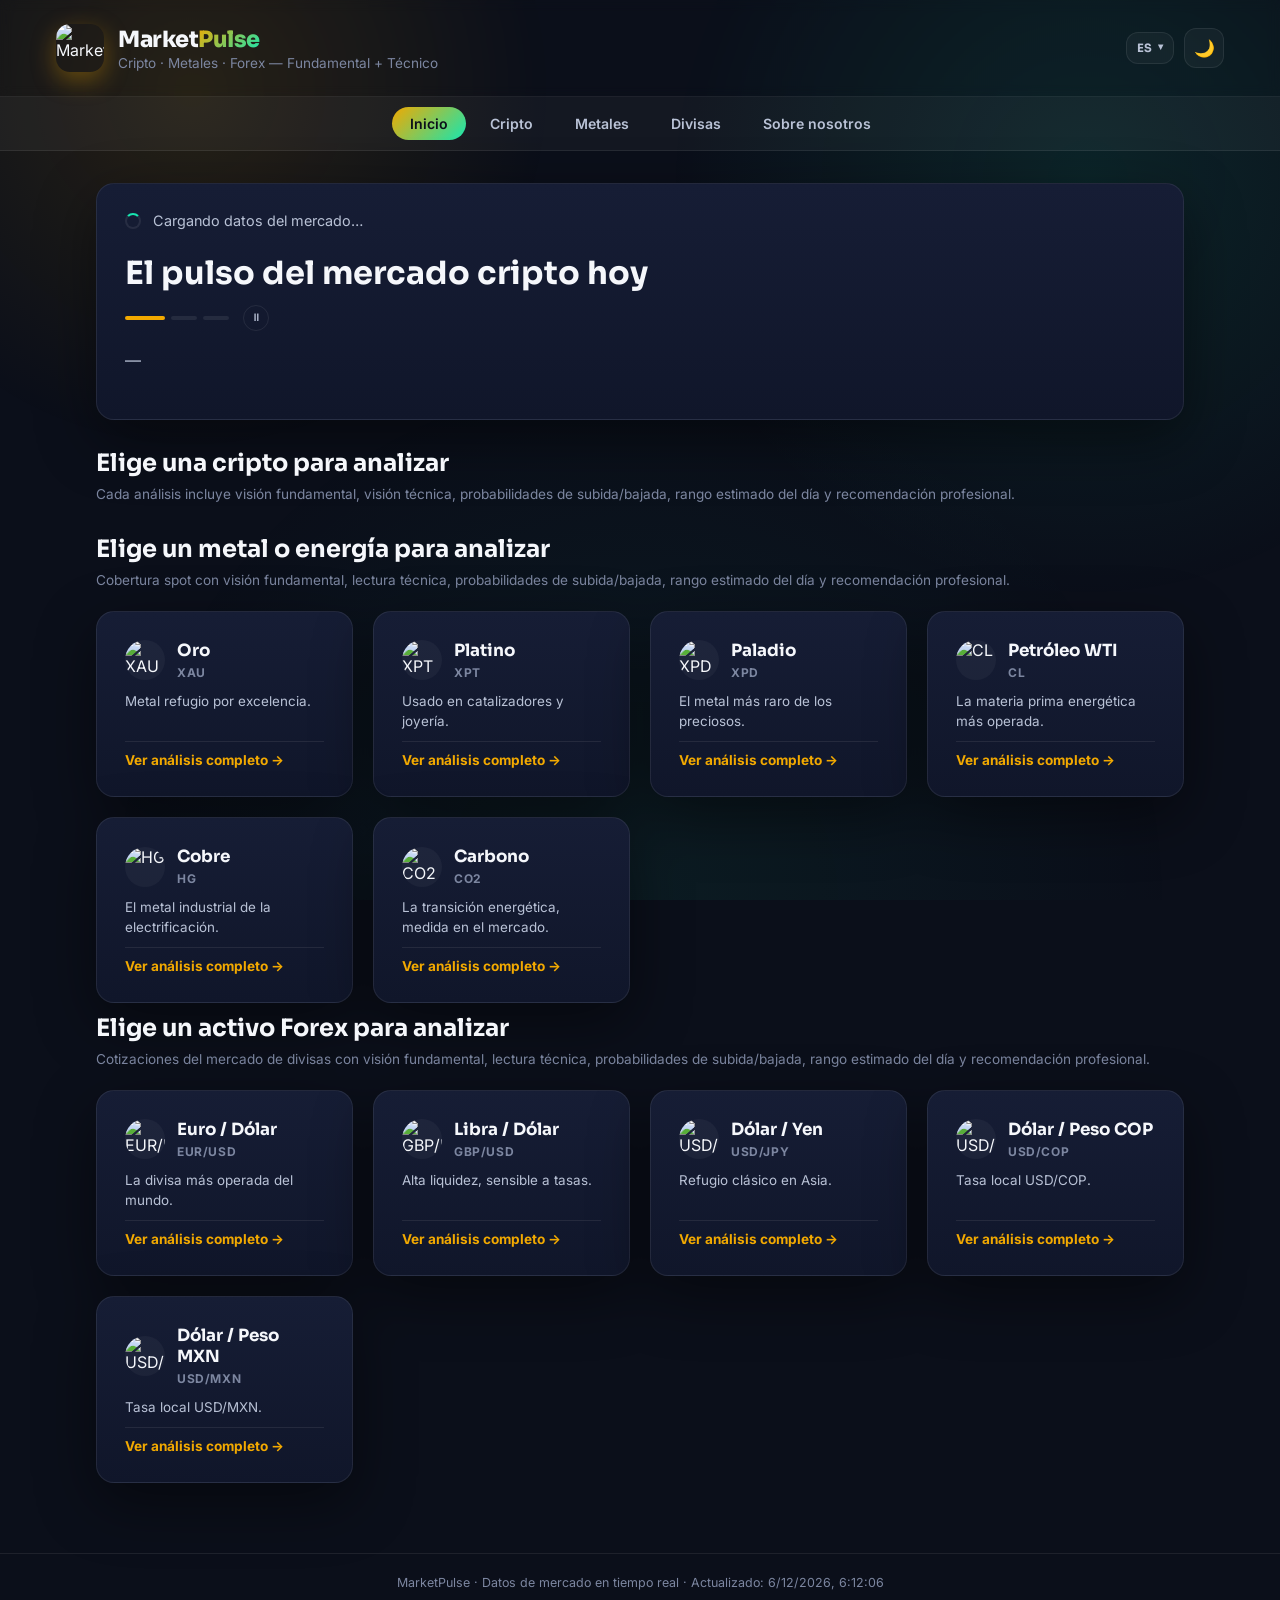
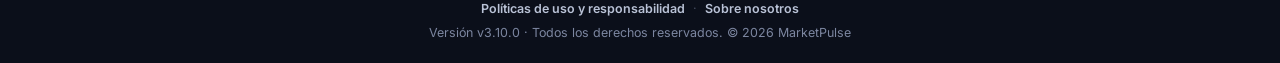
==== index.html @ 251b4a19 "feat: add auth system (Supabase), user profile, pricing page, PWA manifest + service worker" ====
<!DOCTYPE html>
<html lang="es">
<head>
<meta charset="UTF-8">
<meta name="viewport" content="width=device-width, initial-scale=1.0">
<title data-i18n="homeTitle">MarketPulse — Inicio</title>
<meta name="description" content="Análisis diario multi-activo: cripto, metales y divisas con visión fundamental, visión técnica, probabilidades, rango estimado del día y recomendación profesional.">
<meta name="color-scheme" content="dark light">
<meta name="theme-color" content="#0b0f1a" media="(prefers-color-scheme: dark)">
<meta name="theme-color" content="#f4f6fb" media="(prefers-color-scheme: light)">
<link rel="canonical" href="https://matthtorres.github.io/MarketPulse/">
<meta property="og:type" content="website">
<meta property="og:site_name" content="MarketPulse">
<meta property="og:locale" content="es_ES">
<meta property="og:title" content="MarketPulse — Cripto, metales y divisas: análisis diario">
<meta property="og:description" content="Análisis diario multi-activo: cripto, metales y divisas con visión fundamental, visión técnica, probabilidades, rango estimado del día y recomendación profesional.">
<meta property="og:url" content="https://matthtorres.github.io/MarketPulse/">
<meta property="og:image" content="https://matthtorres.github.io/MarketPulse/assets/og-marketpulse.png">
<meta property="og:image:width" content="1200">
<meta property="og:image:height" content="630">
<meta property="og:image:alt" content="MarketPulse — Cripto, metales y divisas: análisis diario">
<meta name="twitter:card" content="summary_large_image">
<meta name="twitter:title" content="MarketPulse — Cripto, metales y divisas: análisis diario">
<meta name="twitter:description" content="Análisis diario multi-activo: cripto, metales y divisas con visión fundamental, visión técnica, probabilidades, rango estimado del día y recomendación profesional.">
<meta name="twitter:image" content="https://matthtorres.github.io/MarketPulse/assets/og-marketpulse.png">
<link rel="apple-touch-icon" href="assets/apple-touch-icon.png">
<link rel="icon" type="image/svg+xml" href="assets/logo-marketpulse.svg">
<link rel="preconnect" href="https://fonts.googleapis.com">
<link rel="preconnect" href="https://fonts.gstatic.com" crossorigin>
<link rel="preconnect" href="https://api.coingecko.com" crossorigin>
<link rel="dns-prefetch" href="https://api.allorigins.win">
<link rel="dns-prefetch" href="https://api.cors.lol">
<link rel="preload" href="css/style.css?v=11" as="style">
<link rel="preload" href="js/site.js?v=24" as="script">
<link href="https://fonts.googleapis.com/css2?family=Sora:wght@400;600;700;800&family=Inter:wght@400;500;600&display=swap" rel="stylesheet">
<link rel="stylesheet" href="css/style.css?v=11">
  <link rel="manifest" href="manifest.json">
  <meta name="theme-color" content="#f2a900">
  <script src="https://cdn.jsdelivr.net/npm/@supabase/supabase-js@2"></script>
  <script src="js/supabase.js"></script>
</head>
<body data-page="home">
  <div class="bg-glow"></div>

  <header class="topbar">
    <div class="brand">
      <img src="assets/logo-marketpulse.svg" alt="MarketPulse" class="brand-icon" width="48" height="48">
      <div>
        <h1>Market<span class="brand-accent">Pulse</span></h1>
        <p class="tagline" data-i18n="homeTagline">Cripto · Metales · Forex — Fundamental + Técnico</p>
      </div>
    </div>
    <div class="header-controls">
      <div class="lang-switch">
  <button class="lang-btn" id="langToggle" type="button" aria-haspopup="true" aria-expanded="false" aria-controls="langMenu" aria-label="Idioma / Language">
    <span id="langCurrent">ES</span><span class="lang-caret" aria-hidden="true">&#9662;</span>
  </button>
  <div class="lang-menu" id="langMenu" role="menu" hidden>
    <button class="lang-option" type="button" role="menuitemradio" data-lang="es" aria-current="true"><span class="lang-option-code">ES</span><span class="lang-option-name" data-i18n="langEsName">Espa&ntilde;ol</span><span class="lang-option-flag" aria-hidden="true">&#9679;</span></button>
    <button class="lang-option" type="button" role="menuitemradio" data-lang="en" aria-current="false"><span class="lang-option-code">EN</span><span class="lang-option-name" data-i18n="langEnName">English</span><span class="lang-option-flag" aria-hidden="true">&#9679;</span></button>
    <button class="lang-option" type="button" role="menuitemradio" data-lang="pt" aria-current="false"><span class="lang-option-code">PT</span><span class="lang-option-name" data-i18n="langPtName">Portugu&ecirc;s</span><span class="lang-option-flag" aria-hidden="true">&#9679;</span></button>
  </div>
</div>
      <button class="theme-btn" id="themeToggle" type="button" aria-label="Cambiar tema">🌙</button>
    </div>
  </header>

  <nav class="main-nav" aria-label="Navegación principal">
    <a href="index.html" class="nav-link active" data-i18n="navHome" aria-current="page">Inicio</a>
    <a href="analysis.html?coin=bitcoin" class="nav-link" data-i18n="navAnalysis">Cripto</a>
    <a href="metals.html?asset=gold" class="nav-link" data-i18n="navMetals">Metales</a>
    <a href="forex.html?pair=eurusd" class="nav-link" data-i18n="navForex">Divisas</a>
    <a href="about.html" class="nav-link" data-i18n="navAbout">Sobre nosotros</a>
  </nav>

  <main class="container">
    <section class="hero card">
      <div class="status-row" id="statusRow">
        <div class="loader"></div>
        <p id="statusText" data-i18n="homeLoading">Cargando datos del mercado…</p>
      </div>
      <h2 class="hero-rotator" id="heroRotator" aria-live="polite">
        <span class="hero-slide is-active" data-i18n="homeHeroCrypto">El pulso del mercado cripto hoy</span>
        <span class="hero-slide" data-i18n="homeHeroMetals">El pulso del mercado de metales hoy</span>
        <span class="hero-slide" data-i18n="homeHeroForex">El pulso del mercado de divisas hoy</span>
      </h2>
      <div class="hero-slider-nav">
        <div class="hero-dots" id="heroDots">
          <button class="hero-dot is-active" type="button" aria-current="true" aria-label="Cripto"></button>
          <button class="hero-dot" type="button" aria-label="Metales"></button>
          <button class="hero-dot" type="button" aria-label="Divisas"></button>
        </div>
        <button class="hero-pause" id="heroPause" type="button" aria-label="Pausar la rotación automática" aria-pressed="false">⏸</button>
      </div>
      <p class="hero-text" id="marketSummary">—</p>
      <div class="market-stats" id="marketStats"></div>
    </section>

    <section class="home-section">
      <h2 data-i18n="coinsTitle">Elige una cripto para analizar</h2>
      <p class="card-desc" data-i18n="coinsDesc">Cada análisis incluye visión fundamental, visión técnica, probabilidades de subida/bajada, rango estimado del día y recomendación profesional.</p>
      <div class="home-grid" id="coinCards"></div>
    </section>

    <section class="home-section">
      <h2 data-i18n="metalsTitle">Elige un metal o energía para analizar</h2>
      <p class="card-desc" data-i18n="metalsDesc">Cobertura spot con visión fundamental, lectura técnica, probabilidades de subida/bajada, rango estimado del día y recomendación profesional.</p>
      <div class="home-grid" id="metalCards">
        <a class="coin-card card" href="metals.html?asset=gold">
          <div class="coin-card-head">
            <img src="assets/logo-metals.svg" alt="XAU" width="40" height="40">
            <div><h3>Oro</h3><span class="coin-sym">XAU</span></div>
          </div>
          <p class="coin-trend" data-i18n="metalGold">Metal refugio por excelencia.</p>
          <span class="coin-cta" data-i18n="btnAnalysis">Ver análisis completo →</span>
        </a>
        <a class="coin-card card" href="metals.html?asset=platinum">
          <div class="coin-card-head">
            <img src="assets/logo-metals.svg" alt="XPT" width="40" height="40">
            <div><h3>Platino</h3><span class="coin-sym">XPT</span></div>
          </div>
          <p class="coin-trend" data-i18n="metalPlatinum">Usado en catalizadores y joyería.</p>
          <span class="coin-cta" data-i18n="btnAnalysis">Ver análisis completo →</span>
        </a>
        <a class="coin-card card" href="metals.html?asset=palladium">
          <div class="coin-card-head">
            <img src="assets/logo-metals.svg" alt="XPD" width="40" height="40">
            <div><h3>Paladio</h3><span class="coin-sym">XPD</span></div>
          </div>
          <p class="coin-trend" data-i18n="metalPalladium">El metal más raro de los preciosos.</p>
          <span class="coin-cta" data-i18n="btnAnalysis">Ver análisis completo →</span>
        </a>
        <a class="coin-card card" href="metals.html?asset=oil">
          <div class="coin-card-head">
            <img src="assets/logo-metals.svg" alt="CL" width="40" height="40">
            <div><h3>Petróleo WTI</h3><span class="coin-sym">CL</span></div>
          </div>
          <p class="coin-trend" data-i18n="metalOil">La materia prima energética más operada.</p>
          <span class="coin-cta" data-i18n="btnAnalysis">Ver análisis completo →</span>
        </a>
        <a class="coin-card card" href="metals.html?asset=copper">
          <div class="coin-card-head">
            <img src="assets/logo-metals.svg" alt="HG" width="40" height="40">
            <div><h3>Cobre</h3><span class="coin-sym">HG</span></div>
          </div>
          <p class="coin-trend" data-i18n="metalCopper">El metal industrial de la electrificación.</p>
          <span class="coin-cta" data-i18n="btnAnalysis">Ver análisis completo →</span>
        </a>
        <a class="coin-card card" href="metals.html?asset=carbon">
          <div class="coin-card-head">
            <img src="assets/logo-metals.svg" alt="CO2" width="40" height="40">
            <div><h3>Carbono</h3><span class="coin-sym">CO2</span></div>
          </div>
          <p class="coin-trend" data-i18n="metalCarbon">La transición energética, medida en el mercado.</p>
          <span class="coin-cta" data-i18n="btnAnalysis">Ver análisis completo →</span>
        </a>
      </div>
    </section>

    <section class="home-section">
      <h2 data-i18n="forexTitle">Elige un activo Forex para analizar</h2>
      <p class="card-desc" data-i18n="forexDesc">Cotizaciones del mercado de divisas con visión fundamental, lectura técnica, probabilidades de subida/bajada, rango estimado del día y recomendación profesional.</p>
      <div class="home-grid" id="forexCards">
        <a class="coin-card card" href="forex.html?pair=eurusd">
          <div class="coin-card-head">
            <img src="assets/logo-forex.svg" alt="EUR/USD" width="40" height="40">
            <div><h3>Euro / Dólar</h3><span class="coin-sym">EUR/USD</span></div>
          </div>
          <p class="coin-trend" data-i18n="forexCardEUR">La divisa más operada del mundo.</p>
          <span class="coin-cta" data-i18n="btnAnalysis">Ver análisis completo →</span>
        </a>
        <a class="coin-card card" href="forex.html?pair=gbpusd">
          <div class="coin-card-head">
            <img src="assets/logo-forex.svg" alt="GBP/USD" width="40" height="40">
            <div><h3>Libra / Dólar</h3><span class="coin-sym">GBP/USD</span></div>
          </div>
          <p class="coin-trend" data-i18n="forexCardGBP">Alta liquidez, sensible a tasas.</p>
          <span class="coin-cta" data-i18n="btnAnalysis">Ver análisis completo →</span>
        </a>
        <a class="coin-card card" href="forex.html?pair=usdjpy">
          <div class="coin-card-head">
            <img src="assets/logo-forex.svg" alt="USD/JPY" width="40" height="40">
            <div><h3>Dólar / Yen</h3><span class="coin-sym">USD/JPY</span></div>
          </div>
          <p class="coin-trend" data-i18n="forexCardJPY">Refugio clásico en Asia.</p>
          <span class="coin-cta" data-i18n="btnAnalysis">Ver análisis completo →</span>
        </a>
        <a class="coin-card card" href="forex.html?pair=usdcop">
          <div class="coin-card-head">
            <img src="assets/logo-forex.svg" alt="USD/COP" width="40" height="40">
            <div><h3>Dólar / Peso COP</h3><span class="coin-sym">USD/COP</span></div>
          </div>
          <p class="coin-trend" data-i18n="forexCardCOP">Tasa local USD/COP.</p>
          <span class="coin-cta" data-i18n="btnAnalysis">Ver análisis completo →</span>
        </a>
        <a class="coin-card card" href="forex.html?pair=usdmxn">
          <div class="coin-card-head">
            <img src="assets/logo-forex.svg" alt="USD/MXN" width="40" height="40">
            <div><h3>Dólar / Peso MXN</h3><span class="coin-sym">USD/MXN</span></div>
          </div>
          <p class="coin-trend" data-i18n="forexCardMXN">Tasa local USD/MXN.</p>
          <span class="coin-cta" data-i18n="btnAnalysis">Ver análisis completo →</span>
        </a>
      </div>
    </section>
  </main>

  <footer class="footer">
    <div class="footer-inner">
      <p class="footer-meta"><span data-i18n="footerPrefix">MarketPulse · Datos de mercado en tiempo real · Actualizado:</span> <span id="updateTime">—</span></p>
      <nav class="footer-links" aria-label="Enlaces del sitio">
        <a href="legal.html" data-i18n="footerLegal">Políticas de uso y responsabilidad</a>
        <span class="footer-sep">·</span>
        <a href="about.html" data-i18n="navAbout">Sobre nosotros</a>
      </nav>
      <p class="footer-meta">
        <span data-i18n="footerVersion">Versión</span> <span data-app-version>v3.9.0</span>
        · <span data-i18n="footerRights">Todos los derechos reservados.</span>
        © <span data-app-year>2026</span> MarketPulse
      </p>
    </div>
  </footer>

  <script defer src="js/version.js?v=22"></script>
  <script defer src="js/site.js?v=24"></script>
  <!-- Analitica: Umami Cloud. Sin cookies y con IP anonimizada, por eso no
       hay banner de consentimiento. Ver el punto 5 de legal.html. -->
  <script defer src="https://cloud.umami.is/script.js" data-website-id="4cf0d311-0c95-4144-ac88-d9d34998c5bc"></script>
  <script>
    if ('serviceWorker' in navigator) {
      navigator.serviceWorker.register('/sw.js').catch(err => console.warn('SW registration failed:', err));
    }
  </script>
</body>
</html>
---- css/style.css ----
:root {
  --bg-0: #0b0f1a;
  --bg-1: #10162a;
  --bg-2: #161d35;
  --surface: rgba(255,255,255,0.04);
  --surface-border: rgba(255,255,255,0.08);
  --text-0: #f5f7fb;
  --text-1: #b9c2d6;
  --text-2: #7c86a0;
  --accent: #f2a900;
  --accent-2: #17e6b0;
  --up: #21d97f;
  --down: #ff5d6c;
  --neutral: #f2a900;
  --radius: 18px;
  --shadow: 0 20px 60px rgba(0,0,0,0.45);
  --shadow-hover: 0 26px 70px rgba(0,0,0,0.5);
  font-size: 16px;
}

[data-theme="light"] {
  --bg-0: #f4f6fb;
  --bg-1: #ffffff;
  --bg-2: #ffffff;
  --surface: rgba(16,22,42,0.04);
  --surface-border: rgba(16,22,42,0.10);
  --text-0: #10162a;
  --text-1: #444c63;
  --text-2: #6b7490;
  --shadow: 0 20px 60px rgba(16,22,42,0.10);
  --shadow-hover: 0 26px 70px rgba(16,22,42,0.16);
}

* { box-sizing: border-box; margin: 0; padding: 0; }

body {
  font-family: 'Inter', sans-serif;
  background: var(--bg-0);
  color: var(--text-0);
  min-height: 100vh;
  position: relative;
  overflow-x: hidden;
  transition: background-color 0.3s ease, color 0.3s ease;
}

h1, h2 { font-family: 'Sora', sans-serif; }

.bg-glow {
  position: fixed;
  inset: 0;
  z-index: 0;
  background:
    radial-gradient(600px circle at 15% 10%, rgba(242,169,0,0.12), transparent 60%),
    radial-gradient(700px circle at 85% 20%, rgba(23,230,176,0.10), transparent 60%),
    radial-gradient(900px circle at 50% 100%, rgba(23,230,176,0.06), transparent 60%);
  pointer-events: none;
}

/* z-index alto: el desplegable de idioma abre hacia abajo, sobre la barra de
   navegacion. Sin esto, .main-nav (z-index:1, y despues en el DOM) se pintaba
   encima y los clic iban al nav de detrás en vez de al idioma. El z-index del
   .lang-menu no bastaba: queda atrapado en el contexto de apilamiento de
   .topbar, asi que hay que subir el contenedor entero. */
.topbar {
  position: relative;
  z-index: 30;
  display: flex;
  justify-content: space-between;
  align-items: center;
  flex-wrap: wrap;
  gap: 16px;
  padding: 24px clamp(16px, 5vw, 56px);
  border-bottom: 1px solid var(--surface-border);
  backdrop-filter: blur(6px);
}

.brand { display: flex; align-items: center; gap: 14px; }

.brand-icon {
  width: 48px;
  height: 48px;
  border-radius: 14px;
  display: block;
  box-shadow: 0 8px 24px rgba(242,169,0,0.35);
}

.brand h1 { font-size: 1.4rem; font-weight: 800; letter-spacing: -0.5px; }
.brand-accent {
  background: linear-gradient(135deg, var(--accent), var(--accent-2));
  -webkit-background-clip: text;
  background-clip: text;
  -webkit-text-fill-color: transparent;
  color: transparent;
}
.tagline { color: var(--text-2); font-size: 0.85rem; margin-top: 2px; }

.header-controls {
  display: flex;
  align-items: center;
  gap: 10px;
}

/* Selector de idioma desplegable. Antes eran 3 botones en fila (ocupaban
   demasiado en móvil); ahora solo se ve el idioma activo y el resto se abre
   hacia abajo. .lang-switch pasa a ser el contenedor posicionado. */
.lang-switch {
  position: relative;
}

.lang-btn {
  display: flex;
  align-items: center;
  gap: 6px;
  border: 1px solid var(--surface-border);
  background: var(--surface);
  color: var(--text-1);
  font-family: 'Sora', sans-serif;
  font-size: 0.72rem;
  font-weight: 700;
  padding: 8px 10px;
  border-radius: 12px;
  cursor: pointer;
  transition: background 0.2s, color 0.2s, border-color 0.2s;
}
.lang-btn:hover { border-color: var(--accent); color: var(--text-0); }
/* El chevron gira al abrir: se rota, no se cambia, para no depender de una
   fuente de iconos ni de dos caracteres distintos entre temas. */
.lang-caret {
  transition: transform 0.2s;
  font-size: 0.6rem;
  line-height: 1;
}
.lang-btn[aria-expanded="true"] .lang-caret { transform: rotate(180deg); }

.lang-menu {
  position: absolute;
  top: calc(100% + 6px);
  right: 0;
  z-index: 40;
  min-width: 168px;
  display: flex;
  flex-direction: column;
  gap: 2px;
  padding: 6px;
  /* Fondo opaco a proposito: con --surface (4% de blanco) se transparenta el
     contenido de debajo. --bg-2 es solido en los dos temas. */
  background: var(--bg-2);
  border: 1px solid var(--surface-border);
  border-radius: 14px;
  box-shadow: 0 18px 40px rgba(0, 0, 0, 0.55);
  isolation: isolate;
  /* Oculto por defecto. [hidden] es lo que hace display:none cuando el menu
     esta desplegado con JS, para que el atributo mande sobre el display. */
  animation: langMenuIn 0.16s ease-out;
}
.lang-menu[hidden] { display: none; }

@keyframes langMenuIn {
  from { opacity: 0; transform: translateY(-6px); }
  to { opacity: 1; transform: translateY(0); }
}

.lang-option {
  display: flex;
  align-items: center;
  gap: 10px;
  width: 100%;
  padding: 9px 10px;
  border: none;
  border-radius: 10px;
  background: transparent;
  color: var(--text-1);
  font-family: 'Sora', sans-serif;
  font-size: 0.82rem;
  font-weight: 600;
  text-align: left;
  cursor: pointer;
  transition: background 0.15s, color 0.15s;
}
/* Hover con tinte de acento: antes usaba --bg-2, que ahora es justo el fondo
   del menu, asi que el resalte seria invisible. */
.lang-option:hover { background: rgba(242, 169, 0, 0.14); color: var(--text-0); }
.lang-option:focus-visible { outline: 2px solid var(--accent); outline-offset: -2px; }
.lang-option[aria-current="true"] { color: var(--accent); }
.lang-option-code {
  flex: 0 0 30px;
  font-size: 0.7rem;
  font-weight: 800;
  letter-spacing: 0.04em;
  color: var(--text-2);
}
.lang-option[aria-current="true"] .lang-option-code { color: var(--accent); }
.lang-option-name { flex: 1 1 auto; }
/* Punto de la opcion activa: marca visual sin depender solo del color. */
.lang-option-flag { flex: 0 0 auto; font-size: 0.7rem; color: var(--accent); }

@media (prefers-reduced-motion: reduce) {
  .lang-menu { animation: none; }
  .lang-caret { transition: none; }
}

.theme-btn {
  width: 40px; height: 40px;
  border-radius: 12px;
  background: var(--surface);
  border: 1px solid var(--surface-border);
  cursor: pointer;
  font-size: 1.05rem;
  transition: border-color 0.2s, transform 0.2s;
}
.theme-btn:hover { border-color: var(--accent); transform: translateY(-1px); }

.price-box {
  display: flex;
  flex-direction: column;
  align-items: flex-end;
  background: var(--surface);
  border: 1px solid var(--surface-border);
  padding: 10px 20px;
  border-radius: 14px;
  min-width: 200px;
}
.price-label { font-size: 0.72rem; color: var(--text-2); text-transform: uppercase; letter-spacing: 0.06em; }
.price-value { font-size: 1.5rem; font-weight: 800; font-family: 'Sora', sans-serif; }
.price-change { font-size: 0.85rem; font-weight: 600; }
.price-change.up { color: var(--up); }
.price-change.down { color: var(--down); }

.container {
  position: relative;
  z-index: 1;
  max-width: 1200px;
  margin: 0 auto;
  padding: 32px clamp(16px, 5vw, 56px) 60px;
}

.status-row {
  display: flex;
  align-items: center;
  gap: 12px;
  color: var(--text-1);
  font-size: 0.9rem;
  margin-bottom: 24px;
}

.loader {
  width: 16px; height: 16px;
  border-radius: 50%;
  border: 2px solid var(--surface-border);
  border-top-color: var(--accent-2);
  animation: spin 0.8s linear infinite;
}
.loader.done { display: none; }
@keyframes spin { to { transform: rotate(360deg); } }

.cards-grid {
  display: grid;
  grid-template-columns: repeat(auto-fit, minmax(340px, 1fr));
  gap: 24px;
  margin-bottom: 24px;
}

.card, .summary-card {
  background: linear-gradient(180deg, var(--bg-2), var(--bg-1));
  border: 1px solid var(--surface-border);
  border-radius: var(--radius);
  padding: 28px;
  box-shadow: var(--shadow);
  transition: transform 0.25s ease, box-shadow 0.25s ease;
}
.card:hover { transform: translateY(-4px); box-shadow: var(--shadow-hover); }

.card-header, .summary-header {
  display: flex;
  align-items: center;
  justify-content: space-between;
  gap: 12px;
  margin-bottom: 8px;
  flex-wrap: wrap;
}

.card-header h2, .summary-header h2 {
  font-size: 1.15rem;
  display: flex;
  align-items: center;
  gap: 8px;
}
.icon { font-size: 1.2rem; }

.badge {
  font-size: 0.75rem;
  font-weight: 700;
  padding: 6px 14px;
  border-radius: 999px;
  background: rgba(242,169,0,0.15);
  color: var(--accent);
  border: 1px solid rgba(242,169,0,0.3);
  white-space: nowrap;
}
.badge.up { background: rgba(33,217,127,0.15); color: var(--up); border-color: rgba(33,217,127,0.3); }
.badge.down { background: rgba(255,93,108,0.15); color: var(--down); border-color: rgba(255,93,108,0.3); }

.card-desc { color: var(--text-2); font-size: 0.85rem; margin-bottom: 20px; line-height: 1.5; }

.metrics-list {
  display: flex;
  flex-direction: column;
  gap: 10px;
  margin-bottom: 22px;
}

.metric-row {
  display: flex;
  justify-content: space-between;
  align-items: center;
  padding: 10px 14px;
  background: var(--surface);
  border: 1px solid var(--surface-border);
  border-radius: 12px;
  font-size: 0.86rem;
}
.metric-name { color: var(--text-1); }
.metric-value { font-weight: 700; font-family: 'Sora', sans-serif; }
.metric-value.up { color: var(--up); }
.metric-value.down { color: var(--down); }
.metric-value.neutral { color: var(--neutral); }

.prob-bar-wrap { margin-top: 6px; }
.prob-labels {
  display: flex;
  justify-content: space-between;
  font-size: 0.8rem;
  color: var(--text-1);
  margin-bottom: 8px;
}
.up-label b { color: var(--up); }
.down-label b { color: var(--down); }

.prob-bar {
  display: flex;
  height: 12px;
  border-radius: 999px;
  overflow: hidden;
  background: rgba(255,255,255,0.05);
}
.prob-fill { height: 100%; transition: width 0.8s ease; }
.prob-fill.up { background: linear-gradient(90deg, #17e6b0, #21d97f); }
.prob-fill.down { background: linear-gradient(90deg, #ff5d6c, #ff8a7a); }

.summary-card { margin-top: 6px; }

.reco-pill {
  font-size: 0.85rem;
  font-weight: 800;
  padding: 8px 20px;
  border-radius: 999px;
  letter-spacing: 0.03em;
}
.reco-pill.buy { background: rgba(33,217,127,0.18); color: var(--up); border: 1px solid rgba(33,217,127,0.4); }
.reco-pill.sell { background: rgba(255,93,108,0.18); color: var(--down); border: 1px solid rgba(255,93,108,0.4); }
.reco-pill.hold { background: rgba(242,169,0,0.18); color: var(--accent); border: 1px solid rgba(242,169,0,0.4); }

.summary-body {
  display: grid;
  grid-template-columns: 200px 1fr;
  gap: 32px;
  align-items: center;
  margin: 24px 0;
}

.combined-prob { display: flex; justify-content: center; }

.combined-prob-circle {
  width: 170px; height: 170px;
  border-radius: 50%;
  display: flex;
  flex-direction: column;
  align-items: center;
  justify-content: center;
  background: conic-gradient(var(--up) 0% var(--pct, 50%), rgba(255,255,255,0.06) var(--pct, 50%) 100%);
  position: relative;
}
.combined-prob-circle::before {
  content: "";
  position: absolute;
  width: 138px; height: 138px;
  border-radius: 50%;
  background: var(--bg-1);
}
.combined-prob-circle span, .combined-prob-circle small {
  position: relative; z-index: 1;
}
.combined-prob-circle span { font-size: 1.8rem; font-weight: 800; font-family: 'Sora', sans-serif; }
.combined-prob-circle small { color: var(--text-2); font-size: 0.72rem; margin-top: 4px; text-align: center; padding: 0 10px; }

.summary-text p { color: var(--text-0); font-size: 1rem; line-height: 1.6; margin-bottom: 14px; }

.reco-details { list-style: none; display: flex; flex-direction: column; gap: 8px; }
.reco-details li {
  font-size: 0.86rem;
  color: var(--text-1);
  padding-left: 20px;
  position: relative;
}
.reco-details li::before {
  content: "→";
  position: absolute; left: 0;
  color: var(--accent-2);
}

.disclaimer {
  font-size: 0.75rem;
  color: var(--text-2);
  border-top: 1px solid var(--surface-border);
  padding-top: 16px;
  line-height: 1.5;
}

.footer {
  position: relative; z-index: 1;
  text-align: center;
  padding: 20px;
  color: var(--text-2);
  font-size: 0.78rem;
  border-top: 1px solid var(--surface-border);
}
.footer-inner {
  max-width: 1100px;
  margin: 0 auto;
  display: flex;
  flex-direction: column;
  gap: 8px;
  align-items: center;
}
.footer-links {
  display: flex;
  gap: 8px;
  align-items: center;
  justify-content: center;
  flex-wrap: wrap;
}
.footer-links a {
  color: var(--text-1);
  text-decoration: none;
  font-weight: 600;
}
.footer-links a:hover { color: var(--accent); text-decoration: underline; }
.footer-sep { opacity: 0.5; }
.footer-meta { line-height: 1.5; }

/* ---------- Página legal ---------- */
.legal-card h3 { margin: 18px 0 8px; font-size: 1.02rem; scroll-margin-top: 90px; }
.legal-card h3:first-of-type { margin-top: 12px; }
.legal-card p, .legal-card li { color: var(--text-1); font-size: 0.92rem; line-height: 1.65; }
.legal-card ul { padding-left: 20px; display: flex; flex-direction: column; gap: 6px; margin: 8px 0; }
.legal-updated { color: var(--text-2); font-size: 0.8rem; margin-top: 10px; }
.legal-note {
  background: var(--surface);
  border: 1px solid var(--surface-border);
  border-left: 3px solid var(--accent);
  border-radius: 12px;
  padding: 16px 18px;
}
.legal-note h3 { margin: 0 0 8px; font-size: 1rem; }
.legal-toc { display: flex; flex-wrap: wrap; gap: 8px; margin-top: 18px; }
.legal-toc a {
  color: var(--text-1);
  border: 1px solid var(--surface-border);
  border-radius: 999px;
  padding: 5px 12px;
  font-size: 0.8rem;
  text-decoration: none;
  transition: color 0.2s ease, border-color 0.2s ease;
}
.legal-toc a:hover { color: var(--accent); border-color: var(--accent); }
.about-card a, .legal-card a { color: var(--accent); font-weight: 600; }

.chart-card { margin-bottom: 24px; }

/* ---------- Botón Reintentar ---------- */
.retry-btn {
  border: 1px solid var(--accent);
  background: rgba(242,169,0,0.12);
  color: var(--accent);
  font-family: 'Sora', sans-serif;
  font-size: 0.78rem;
  font-weight: 700;
  padding: 6px 16px;
  border-radius: 999px;
  cursor: pointer;
  transition: background 0.2s, transform 0.15s;
  white-space: nowrap;
}
.retry-btn:hover { background: rgba(242,169,0,0.22); transform: translateY(-1px); }

/* ---------- Navegación principal ---------- */
.main-nav {
  position: relative;
  z-index: 1;
  display: flex;
  justify-content: center;
  gap: 6px;
  padding: 10px clamp(16px, 5vw, 56px);
  border-bottom: 1px solid var(--surface-border);
  background: var(--surface);
  flex-wrap: wrap;
}
.nav-link {
  color: var(--text-1);
  text-decoration: none;
  font-size: 0.88rem;
  font-weight: 600;
  padding: 8px 18px;
  border-radius: 999px;
  transition: background 0.2s, color 0.2s;
}
.nav-link:hover { background: var(--surface); color: var(--text-0); }
.nav-link.active {
  background: linear-gradient(135deg, var(--accent), var(--accent-2));
  color: #0b0f1a;
}

/* ---------- Pestañas de cripto ---------- */
.coin-tabs {
  position: relative;
  z-index: 1;
  display: flex;
  justify-content: center;
  gap: 8px;
  padding: 14px clamp(16px, 5vw, 56px) 0;
  flex-wrap: wrap;
}
.coin-tab {
  text-decoration: none;
  font-size: 0.82rem;
  font-weight: 700;
  font-family: 'Sora', sans-serif;
  color: var(--text-1);
  background: var(--surface);
  border: 1px solid var(--surface-border);
  padding: 8px 16px;
  border-radius: 999px;
  transition: border-color 0.2s, color 0.2s, transform 0.15s;
}
.coin-tab:hover { border-color: var(--accent); color: var(--text-0); transform: translateY(-1px); }
.coin-tab.active {
  background: linear-gradient(135deg, var(--accent), #ffd166);
  border-color: transparent;
  color: #1a1200;
  box-shadow: 0 6px 18px rgba(242,169,0,0.3);
}
.analysis-body { padding-top: 20px; }


/* ---------- Home ---------- */
.coin-banner {
  position: relative;
  z-index: 1;
  font-family: 'Sora', sans-serif;
  font-size: clamp(1.3rem, 3vw, 1.9rem);
  font-weight: 800;
  letter-spacing: -0.5px;
  margin: 4px 0 14px;
  background: linear-gradient(135deg, var(--accent), var(--accent-2));
  -webkit-background-clip: text;
  background-clip: text;
  -webkit-text-fill-color: transparent;
  color: transparent;
}
/* Divisas: banner + botón de inversión en la misma fila */
.coin-banner.has-actions {
  display: flex;
  align-items: center;
  justify-content: space-between;
  flex-wrap: wrap;
  gap: 12px;
}

/* ---------- Botón de inversión de par (EUR/USD <-> USD/EUR) ---------- */
.invert-btn {
  display: inline-flex;
  align-items: center;
  gap: 6px;
  font-family: 'Sora', sans-serif;
  font-size: 0.8rem;
  font-weight: 700;
  letter-spacing: 0;
  color: var(--text-1);
  -webkit-text-fill-color: var(--text-1);
  background: var(--surface);
  border: 1px solid var(--surface-border);
  padding: 8px 16px;
  border-radius: 999px;
  cursor: pointer;
  transition: border-color 0.2s, color 0.2s, transform 0.15s;
}
/* La etiqueta del boton «Invertir par» se oculta en pantallas estrechas: el
   icono ⇄ basta y asi el boton no parte el titulo del par. */
.invert-label { white-space: nowrap; }
@media (max-width: 480px) {
  .invert-label { display: none; }
}

.invert-btn:hover { border-color: var(--accent); color: var(--text-0); -webkit-text-fill-color: var(--text-0); transform: translateY(-1px); }
.invert-btn.active {
  background: linear-gradient(135deg, var(--accent), #ffd166);
  border-color: transparent;
  color: #1a1200;
  -webkit-text-fill-color: #1a1200;
  box-shadow: 0 6px 18px rgba(242,169,0,0.3);
}

.hero { margin-bottom: 28px; }
.hero h2 { font-size: clamp(1.4rem, 3vw, 2rem); margin-bottom: 12px; }
.hero-text { color: var(--text-1); line-height: 1.65; font-size: 1rem; }

/* ---------- Titular rotatorio del home (cripto → metales → divisas) ---------- */
.hero-rotator {
  position: relative;
  overflow: hidden;
  min-height: 1.3em;
}
.hero-slide {
  --slide-from: 100%;
  display: block;
  position: absolute;
  top: 0; left: 0;
  width: 100%;
  opacity: 0;
  transform: translateX(var(--slide-from));
  transition: opacity 0.45s ease, transform 0.55s cubic-bezier(0.22, 0.61, 0.36, 1);
  pointer-events: none;
}
.hero-rotator[data-dir="prev"] .hero-slide { --slide-from: -100%; }
.hero-slide.is-active {
  position: relative;
  opacity: 1;
  transform: none;
  pointer-events: auto;
}
.hero-slide.is-leaving {
  position: absolute;
  opacity: 0;
  transform: translateX(calc(-1 * var(--slide-from)));
}
.hero-slider-nav {
  display: flex;
  align-items: center;
  gap: 14px;
  margin: -2px 0 16px;
}
.hero-dots { display: flex; align-items: center; gap: 6px; }
.hero-dot {
  width: 26px; height: 4px;
  padding: 0; border: 0; border-radius: 999px;
  background: var(--surface-border);
  cursor: pointer;
  transition: background-color 0.25s ease, width 0.25s ease;
}
.hero-dot:hover { background: var(--text-2); }
.hero-dot.is-active { background: var(--accent); width: 40px; }
.hero-pause {
  display: inline-flex; align-items: center; justify-content: center;
  width: 26px; height: 26px;
  border: 1px solid var(--surface-border);
  border-radius: 50%;
  background: transparent;
  color: var(--text-1);
  font-size: 0.68rem;
  line-height: 1;
  cursor: pointer;
  transition: color 0.25s ease, border-color 0.25s ease;
}
.hero-pause:hover { color: var(--accent); border-color: var(--accent); }
@media (max-width: 640px) {
  /* Reserva dos líneas para que los puntos no salten al cambiar de titular */
  .hero-rotator { min-height: 2.7em; }
}
@media (prefers-reduced-motion: reduce) {
  .hero-slide, .hero-slide.is-active, .hero-slide.is-leaving {
    transform: none;
    transition: opacity 0.3s ease;
  }
}
.market-stats {
  display: grid;
  grid-template-columns: repeat(auto-fit, minmax(220px, 1fr));
  gap: 10px;
  margin-top: 18px;
}
.home-section { margin-bottom: 10px; }
.home-section h2 { margin-bottom: 6px; }
/* Esqueletos del home: pintan la retícula al instante, antes de que llegue la red. */
.skeleton-card { pointer-events: none; }
.sk { border-radius: 8px; background: linear-gradient(90deg, var(--surface) 25%, var(--surface-border) 50%, var(--surface) 75%); background-size: 200% 100%; animation: sk-shimmer 1.2s infinite linear; }
.sk-line { height: 14px; margin: 8px 0; }
.sk-title { height: 40px; }
.sk-price { height: 26px; width: 60%; }
.sk-chg { width: 80%; }
.sk-cta { width: 55%; }
@media (prefers-reduced-motion: reduce) { .sk { animation: none; } }
@keyframes sk-shimmer { 0% { background-position: 200% 0; } 100% { background-position: -200% 0; } }
.home-grid {
  display: grid;
  grid-template-columns: repeat(auto-fill, minmax(240px, 1fr));
  gap: 20px;
  margin-top: 18px;
}
.coin-card {
  display: flex;
  flex-direction: column;
  gap: 10px;
  text-decoration: none;
  color: var(--text-0);
  cursor: pointer;
}
.coin-card:hover { border-color: var(--accent); }
.coin-card-head { display: flex; align-items: center; gap: 12px; }
.coin-card-head img { border-radius: 50%; background: var(--surface); }
.coin-card-head h3 { font-family: 'Sora', sans-serif; font-size: 1.05rem; }
.coin-sym { color: var(--text-2); font-size: 0.75rem; font-weight: 700; letter-spacing: 0.05em; }
.coin-card-price { font-family: 'Sora', sans-serif; font-size: 1.5rem; font-weight: 800; }
.coin-chg { display: flex; gap: 14px; font-size: 0.85rem; font-weight: 600; }
.coin-chg .up { color: var(--up); }
.coin-chg .down { color: var(--down); }
.coin-trend { font-size: 0.84rem; color: var(--text-1); line-height: 1.5; flex: 1; }
.coin-cta {
  font-size: 0.85rem;
  font-weight: 700;
  color: var(--accent);
  border-top: 1px solid var(--surface-border);
  padding-top: 10px;
}

/* ---------- Sobre nosotros ---------- */
.about-grid {
  display: grid;
  grid-template-columns: repeat(auto-fit, minmax(320px, 1fr));
  gap: 24px;
}
.about-card h3 {
  font-family: 'Sora', sans-serif;
  font-size: 1.05rem;
  display: flex;
  align-items: center;
  gap: 8px;
  margin-bottom: 12px;
}
.about-card p { color: var(--text-1); font-size: 0.9rem; line-height: 1.65; }
.about-card .reco-details li { margin-bottom: 4px; }

.range-block {
  border-top: 1px solid var(--surface-border);
  padding-top: 18px;
  margin-top: 4px;
}
.range-block h3 {
  font-family: 'Sora', sans-serif;
  font-size: 0.95rem;
  font-weight: 700;
  margin-bottom: 12px;
  color: var(--text-0);
  display: flex;
  align-items: center;
  gap: 8px;
  flex-wrap: wrap;
}
.range-date {
  font-size: 0.78rem;
  font-weight: 600;
  color: var(--accent);
  text-transform: capitalize;
}
.range-metrics {
  display: grid;
  grid-template-columns: repeat(auto-fit, minmax(230px, 1fr));
  gap: 10px;
  margin-bottom: 12px;
}
.range-metrics .metric-row { margin: 0; }
.range-note {
  font-size: 0.75rem;
  color: var(--text-2);
  line-height: 1.5;
}

/* ---------- Niveles de entrada/salida del resumen ---------- */
.trade-grid {
  display: grid;
  grid-template-columns: repeat(auto-fit, minmax(280px, 1fr));
  gap: 16px;
  margin-bottom: 12px;
}
/* .trade-side solo agrupa: el grid .trade-grid reparte las tres columnas y
   cada hijo estira igual. min-width:0 evita que un texto largo (el nombre del
   activo en inglés o portugués) desborde la columna en lugar de partirse. */
.trade-side { min-width: 0; }
.trade-side-title {
  font-family: 'Sora', sans-serif;
  font-size: 0.85rem;
  font-weight: 700;
  margin-bottom: 8px;
  display: flex;
  align-items: center;
  gap: 6px;
}
.trade-side-title.up { color: var(--up); }
.trade-side-title.neutral { color: var(--neutral); }
.trade-side-title.down { color: var(--down); }
.trade-grid .range-metrics { margin-bottom: 0; }

.live-status {
  display: flex;
  align-items: center;
  gap: 8px;
  font-size: 0.75rem;
  color: var(--text-1);
  font-weight: 600;
}

.live-dot {
  width: 8px; height: 8px;
  border-radius: 50%;
  background: var(--up);
  box-shadow: 0 0 0 0 rgba(33,217,127,0.5);
  animation: pulse 1.6s infinite;
}
.live-status.offline .live-dot { background: var(--down); animation: none; }

@keyframes pulse {
  0% { box-shadow: 0 0 0 0 rgba(33,217,127,0.5); }
  70% { box-shadow: 0 0 0 7px rgba(33,217,127,0); }
  100% { box-shadow: 0 0 0 0 rgba(33,217,127,0); }
}

.live-price {
  font-family: 'Sora', sans-serif;
  font-weight: 800;
  color: var(--accent);
  font-size: 0.95rem;
}

.chart-wrap {
  position: relative;
  height: 380px;
  width: 100%;
}

.tv-wrap {
  position: relative;
  height: 480px;
  width: 100%;
}

@media (max-width: 640px) {
  .summary-body { grid-template-columns: 1fr; text-align: center; }
  .price-box { align-items: flex-start; width: 100%; }
  .topbar { justify-content: flex-start; }
  .chart-wrap { height: 260px; }
  .tv-wrap { height: 400px; }
  .cards-grid { grid-template-columns: 1fr; }
}

/* ---------- Macro Calendario ---------- */
.macro-subtitle {
  font-size: 0.78rem;
  color: var(--text-2);
  margin-bottom: 10px;
  display: block;
}
.macro-events {
  display: flex;
  flex-direction: column;
  gap: 8px;
}
.macro-row {
  display: flex;
  align-items: center;
  gap: 10px;
  padding: 8px 12px;
  border-radius: 10px;
  border: 1px solid var(--surface-border);
  background: var(--surface);
  font-size: 0.84rem;
}
.macro-row.high { border-left: 3px solid var(--down); }
.macro-row.medium { border-left: 3px solid var(--neutral); }
.macro-row.low { border-left: 3px solid var(--text-2); }
.macro-row.macro-urgent {
  background: rgba(242,169,0,0.15);
  border-color: var(--accent);
  animation: macroPulse 2s infinite;
}
.macro-date {
  flex: 0 0 70px;
  font-size: 0.78rem;
  font-weight: 700;
  color: var(--text-1);
  white-space: nowrap;
}
.macro-event {
  flex: 1;
  font-size: 0.84rem;
  color: var(--text-0);
  font-weight: 600;
}
.macro-impact {
  flex: 0 0 90px;
  font-size: 0.72rem;
  font-weight: 700;
  text-transform: uppercase;
  letter-spacing: 0.3px;
  color: var(--text-2);
}
.macro-row.high .macro-impact { color: var(--down); }
.macro-row.medium .macro-impact { color: var(--neutral); }
.macro-row.low .macro-impact { color: var(--text-2); }
.macro-assets {
  flex: 0 0 120px;
  font-size: 0.72rem;
  color: var(--text-2);
  font-family: 'Sora', sans-serif;
  font-weight: 600;
}
.macro-empty {
  font-size: 0.82rem;
  color: var(--text-2);
  text-align: center;
  padding: 16px;
}
.macro-alert {
  background: rgba(255,93,108,0.12);
  border: 1px solid rgba(255,93,108,0.35);
  border-radius: 10px;
  padding: 10px 14px;
  margin-bottom: 10px;
  font-size: 0.82rem;
  color: var(--text-0);
  display: flex;
  align-items: center;
  gap: 8px;
  animation: macroPulse 2s infinite;
}
@keyframes macroPulse {
  0%, 100% { opacity: 1; }
  50% { opacity: 0.7; }
}

@media (max-width: 640px) {
  .macro-row { flex-direction: column; align-items: flex-start; gap: 4px; }
  .macro-date { flex: none; margin-bottom: 2px; }
  .macro-impact { flex: none; margin-bottom: 2px; }
  .macro-assets { flex: none; }
}

/* ---------- Noticias del mes ---------- */
.news-items {
  display: flex;
  flex-direction: column;
  gap: 12px;
}
.news-loading, .news-empty, .news-error {
  font-size: 0.82rem;
  color: var(--text-2);
  text-align: center;
  padding: 16px;
}
.news-group {
  display: flex;
  flex-direction: column;
  gap: 6px;
}
.news-group-title {
  font-size: 0.78rem;
  font-weight: 700;
  text-transform: uppercase;
  letter-spacing: 0.5px;
  margin-bottom: 4px;
  padding-left: 8px;
  border-left: 3px solid var(--accent);
  color: var(--text-1);
}
.news-priority-today .news-group-title { border-left-color: var(--down); color: var(--down); }
.news-priority-week .news-group-title { border-left-color: var(--neutral); color: var(--neutral); }
.news-priority-month .news-group-title { border-left-color: var(--text-2); color: var(--text-2); }
.news-card {
  background: var(--surface);
  border: 1px solid var(--surface-border);
  border-radius: 10px;
  padding: 10px 14px;
  transition: border-color 0.2s, transform 0.2s;
}
.news-card:hover {
  border-color: var(--accent);
  transform: translateX(2px);
}
.news-card-meta {
  display: flex;
  justify-content: space-between;
  align-items: center;
  margin-bottom: 4px;
}
.news-date {
  font-size: 0.72rem;
  font-weight: 700;
  color: var(--text-1);
  font-family: 'Sora', sans-serif;
}
.news-source {
  font-size: 0.72rem;
  color: var(--text-2);
  font-weight: 600;
}
.news-title {
  font-size: 0.84rem;
  color: var(--text-0);
  font-weight: 600;
  line-height: 1.4;
  margin-bottom: 6px;
}
.news-link {
  font-size: 0.72rem;
  color: var(--accent);
  text-decoration: none;
  font-weight: 700;
}
.news-link:hover { text-decoration: underline; }

@media (max-width: 640px) {
  .news-card-meta { flex-direction: column; align-items: flex-start; gap: 2px; }
}

/* ---------- Auth Pages ---------- */
.auth-page { min-height: 100vh; display: flex; align-items: center; justify-content: center; padding: 20px; background: var(--bg); }
.auth-card { background: var(--surface); border: 1px solid var(--surface-border); border-radius: 20px; padding: 40px 36px; width: 100%; max-width: 420px; box-shadow: 0 20px 60px rgba(0,0,0,0.3); }
.auth-logo { display: flex; align-items: center; gap: 8px; margin-bottom: 24px; justify-content: center; }
.auth-title { font-size: 1.5rem; font-weight: 800; text-align: center; margin-bottom: 8px; color: var(--text-0); }
.auth-subtitle { font-size: 0.85rem; color: var(--text-2); text-align: center; margin-bottom: 24px; }
.auth-tabs { display: flex; gap: 4px; margin-bottom: 24px; background: var(--bg); border-radius: 10px; padding: 4px; }
.auth-tab { flex: 1; padding: 10px; border: none; background: transparent; color: var(--text-2); font-weight: 600; font-size: 0.85rem; border-radius: 8px; cursor: pointer; transition: all 0.2s; }
.auth-tab.active { background: var(--accent); color: #000; }
.auth-form .form-group { margin-bottom: 16px; }
.auth-form label { display: block; font-size: 0.8rem; font-weight: 600; color: var(--text-1); margin-bottom: 6px; }
.auth-form input { width: 100%; padding: 12px 14px; border: 1px solid var(--surface-border); border-radius: 10px; background: var(--bg); color: var(--text-0); font-size: 0.9rem; font-family: inherit; transition: border-color 0.2s; }
.auth-form input:focus { outline: none; border-color: var(--accent); }
.auth-submit { width: 100%; margin-top: 8px; }
.auth-divider { text-align: center; margin: 20px 0; position: relative; color: var(--text-2); font-size: 0.8rem; }
.auth-divider::before, .auth-divider::after { content: ''; position: absolute; top: 50%; width: 40%; height: 1px; background: var(--surface-border); }
.auth-divider::before { left: 0; }
.auth-divider::after { right: 0; }
.btn-google { width: 100%; display: flex; align-items: center; justify-content: center; gap: 10px; padding: 12px; border: 1px solid var(--surface-border); background: var(--bg); color: var(--text-0); border-radius: 10px; font-weight: 600; cursor: pointer; transition: border-color 0.2s; }
.btn-google:hover { border-color: var(--accent); }
.auth-footer { text-align: center; margin-top: 20px; font-size: 0.8rem; }
.auth-footer a { color: var(--accent); text-decoration: none; }
.auth-message { margin-top: 16px; padding: 10px 14px; border-radius: 8px; font-size: 0.82rem; text-align: center; display: none; }
.auth-message.success { display: block; background: rgba(33,217,127,0.12); color: var(--up); border: 1px solid rgba(33,217,127,0.3); }
.auth-message.error { display: block; background: rgba(255,93,108,0.12); color: var(--down); border: 1px solid rgba(255,93,108,0.3); }
---- css/style.css ----
:root {
  --bg-0: #0b0f1a;
  --bg-1: #10162a;
  --bg-2: #161d35;
  --surface: rgba(255,255,255,0.04);
  --surface-border: rgba(255,255,255,0.08);
  --text-0: #f5f7fb;
  --text-1: #b9c2d6;
  --text-2: #7c86a0;
  --accent: #f2a900;
  --accent-2: #17e6b0;
  --up: #21d97f;
  --down: #ff5d6c;
  --neutral: #f2a900;
  --radius: 18px;
  --shadow: 0 20px 60px rgba(0,0,0,0.45);
  --shadow-hover: 0 26px 70px rgba(0,0,0,0.5);
  font-size: 16px;
}

[data-theme="light"] {
  --bg-0: #f4f6fb;
  --bg-1: #ffffff;
  --bg-2: #ffffff;
  --surface: rgba(16,22,42,0.04);
  --surface-border: rgba(16,22,42,0.10);
  --text-0: #10162a;
  --text-1: #444c63;
  --text-2: #6b7490;
  --shadow: 0 20px 60px rgba(16,22,42,0.10);
  --shadow-hover: 0 26px 70px rgba(16,22,42,0.16);
}

* { box-sizing: border-box; margin: 0; padding: 0; }

body {
  font-family: 'Inter', sans-serif;
  background: var(--bg-0);
  color: var(--text-0);
  min-height: 100vh;
  position: relative;
  overflow-x: hidden;
  transition: background-color 0.3s ease, color 0.3s ease;
}

h1, h2 { font-family: 'Sora', sans-serif; }

.bg-glow {
  position: fixed;
  inset: 0;
  z-index: 0;
  background:
    radial-gradient(600px circle at 15% 10%, rgba(242,169,0,0.12), transparent 60%),
    radial-gradient(700px circle at 85% 20%, rgba(23,230,176,0.10), transparent 60%),
    radial-gradient(900px circle at 50% 100%, rgba(23,230,176,0.06), transparent 60%);
  pointer-events: none;
}

/* z-index alto: el desplegable de idioma abre hacia abajo, sobre la barra de
   navegacion. Sin esto, .main-nav (z-index:1, y despues en el DOM) se pintaba
   encima y los clic iban al nav de detrás en vez de al idioma. El z-index del
   .lang-menu no bastaba: queda atrapado en el contexto de apilamiento de
   .topbar, asi que hay que subir el contenedor entero. */
.topbar {
  position: relative;
  z-index: 30;
  display: flex;
  justify-content: space-between;
  align-items: center;
  flex-wrap: wrap;
  gap: 16px;
  padding: 24px clamp(16px, 5vw, 56px);
  border-bottom: 1px solid var(--surface-border);
  backdrop-filter: blur(6px);
}

.brand { display: flex; align-items: center; gap: 14px; }

.brand-icon {
  width: 48px;
  height: 48px;
  border-radius: 14px;
  display: block;
  box-shadow: 0 8px 24px rgba(242,169,0,0.35);
}

.brand h1 { font-size: 1.4rem; font-weight: 800; letter-spacing: -0.5px; }
.brand-accent {
  background: linear-gradient(135deg, var(--accent), var(--accent-2));
  -webkit-background-clip: text;
  background-clip: text;
  -webkit-text-fill-color: transparent;
  color: transparent;
}
.tagline { color: var(--text-2); font-size: 0.85rem; margin-top: 2px; }

.header-controls {
  display: flex;
  align-items: center;
  gap: 10px;
}

/* Selector de idioma desplegable. Antes eran 3 botones en fila (ocupaban
   demasiado en móvil); ahora solo se ve el idioma activo y el resto se abre
   hacia abajo. .lang-switch pasa a ser el contenedor posicionado. */
.lang-switch {
  position: relative;
}

.lang-btn {
  display: flex;
  align-items: center;
  gap: 6px;
  border: 1px solid var(--surface-border);
  background: var(--surface);
  color: var(--text-1);
  font-family: 'Sora', sans-serif;
  font-size: 0.72rem;
  font-weight: 700;
  padding: 8px 10px;
  border-radius: 12px;
  cursor: pointer;
  transition: background 0.2s, color 0.2s, border-color 0.2s;
}
.lang-btn:hover { border-color: var(--accent); color: var(--text-0); }
/* El chevron gira al abrir: se rota, no se cambia, para no depender de una
   fuente de iconos ni de dos caracteres distintos entre temas. */
.lang-caret {
  transition: transform 0.2s;
  font-size: 0.6rem;
  line-height: 1;
}
.lang-btn[aria-expanded="true"] .lang-caret { transform: rotate(180deg); }

.lang-menu {
  position: absolute;
  top: calc(100% + 6px);
  right: 0;
  z-index: 40;
  min-width: 168px;
  display: flex;
  flex-direction: column;
  gap: 2px;
  padding: 6px;
  /* Fondo opaco a proposito: con --surface (4% de blanco) se transparenta el
     contenido de debajo. --bg-2 es solido en los dos temas. */
  background: var(--bg-2);
  border: 1px solid var(--surface-border);
  border-radius: 14px;
  box-shadow: 0 18px 40px rgba(0, 0, 0, 0.55);
  isolation: isolate;
  /* Oculto por defecto. [hidden] es lo que hace display:none cuando el menu
     esta desplegado con JS, para que el atributo mande sobre el display. */
  animation: langMenuIn 0.16s ease-out;
}
.lang-menu[hidden] { display: none; }

@keyframes langMenuIn {
  from { opacity: 0; transform: translateY(-6px); }
  to { opacity: 1; transform: translateY(0); }
}

.lang-option {
  display: flex;
  align-items: center;
  gap: 10px;
  width: 100%;
  padding: 9px 10px;
  border: none;
  border-radius: 10px;
  background: transparent;
  color: var(--text-1);
  font-family: 'Sora', sans-serif;
  font-size: 0.82rem;
  font-weight: 600;
  text-align: left;
  cursor: pointer;
  transition: background 0.15s, color 0.15s;
}
/* Hover con tinte de acento: antes usaba --bg-2, que ahora es justo el fondo
   del menu, asi que el resalte seria invisible. */
.lang-option:hover { background: rgba(242, 169, 0, 0.14); color: var(--text-0); }
.lang-option:focus-visible { outline: 2px solid var(--accent); outline-offset: -2px; }
.lang-option[aria-current="true"] { color: var(--accent); }
.lang-option-code {
  flex: 0 0 30px;
  font-size: 0.7rem;
  font-weight: 800;
  letter-spacing: 0.04em;
  color: var(--text-2);
}
.lang-option[aria-current="true"] .lang-option-code { color: var(--accent); }
.lang-option-name { flex: 1 1 auto; }
/* Punto de la opcion activa: marca visual sin depender solo del color. */
.lang-option-flag { flex: 0 0 auto; font-size: 0.7rem; color: var(--accent); }

@media (prefers-reduced-motion: reduce) {
  .lang-menu { animation: none; }
  .lang-caret { transition: none; }
}

.theme-btn {
  width: 40px; height: 40px;
  border-radius: 12px;
  background: var(--surface);
  border: 1px solid var(--surface-border);
  cursor: pointer;
  font-size: 1.05rem;
  transition: border-color 0.2s, transform 0.2s;
}
.theme-btn:hover { border-color: var(--accent); transform: translateY(-1px); }

.price-box {
  display: flex;
  flex-direction: column;
  align-items: flex-end;
  background: var(--surface);
  border: 1px solid var(--surface-border);
  padding: 10px 20px;
  border-radius: 14px;
  min-width: 200px;
}
.price-label { font-size: 0.72rem; color: var(--text-2); text-transform: uppercase; letter-spacing: 0.06em; }
.price-value { font-size: 1.5rem; font-weight: 800; font-family: 'Sora', sans-serif; }
.price-change { font-size: 0.85rem; font-weight: 600; }
.price-change.up { color: var(--up); }
.price-change.down { color: var(--down); }

.container {
  position: relative;
  z-index: 1;
  max-width: 1200px;
  margin: 0 auto;
  padding: 32px clamp(16px, 5vw, 56px) 60px;
}

.status-row {
  display: flex;
  align-items: center;
  gap: 12px;
  color: var(--text-1);
  font-size: 0.9rem;
  margin-bottom: 24px;
}

.loader {
  width: 16px; height: 16px;
  border-radius: 50%;
  border: 2px solid var(--surface-border);
  border-top-color: var(--accent-2);
  animation: spin 0.8s linear infinite;
}
.loader.done { display: none; }
@keyframes spin { to { transform: rotate(360deg); } }

.cards-grid {
  display: grid;
  grid-template-columns: repeat(auto-fit, minmax(340px, 1fr));
  gap: 24px;
  margin-bottom: 24px;
}

.card, .summary-card {
  background: linear-gradient(180deg, var(--bg-2), var(--bg-1));
  border: 1px solid var(--surface-border);
  border-radius: var(--radius);
  padding: 28px;
  box-shadow: var(--shadow);
  transition: transform 0.25s ease, box-shadow 0.25s ease;
}
.card:hover { transform: translateY(-4px); box-shadow: var(--shadow-hover); }

.card-header, .summary-header {
  display: flex;
  align-items: center;
  justify-content: space-between;
  gap: 12px;
  margin-bottom: 8px;
  flex-wrap: wrap;
}

.card-header h2, .summary-header h2 {
  font-size: 1.15rem;
  display: flex;
  align-items: center;
  gap: 8px;
}
.icon { font-size: 1.2rem; }

.badge {
  font-size: 0.75rem;
  font-weight: 700;
  padding: 6px 14px;
  border-radius: 999px;
  background: rgba(242,169,0,0.15);
  color: var(--accent);
  border: 1px solid rgba(242,169,0,0.3);
  white-space: nowrap;
}
.badge.up { background: rgba(33,217,127,0.15); color: var(--up); border-color: rgba(33,217,127,0.3); }
.badge.down { background: rgba(255,93,108,0.15); color: var(--down); border-color: rgba(255,93,108,0.3); }

.card-desc { color: var(--text-2); font-size: 0.85rem; margin-bottom: 20px; line-height: 1.5; }

.metrics-list {
  display: flex;
  flex-direction: column;
  gap: 10px;
  margin-bottom: 22px;
}

.metric-row {
  display: flex;
  justify-content: space-between;
  align-items: center;
  padding: 10px 14px;
  background: var(--surface);
  border: 1px solid var(--surface-border);
  border-radius: 12px;
  font-size: 0.86rem;
}
.metric-name { color: var(--text-1); }
.metric-value { font-weight: 700; font-family: 'Sora', sans-serif; }
.metric-value.up { color: var(--up); }
.metric-value.down { color: var(--down); }
.metric-value.neutral { color: var(--neutral); }

.prob-bar-wrap { margin-top: 6px; }
.prob-labels {
  display: flex;
  justify-content: space-between;
  font-size: 0.8rem;
  color: var(--text-1);
  margin-bottom: 8px;
}
.up-label b { color: var(--up); }
.down-label b { color: var(--down); }

.prob-bar {
  display: flex;
  height: 12px;
  border-radius: 999px;
  overflow: hidden;
  background: rgba(255,255,255,0.05);
}
.prob-fill { height: 100%; transition: width 0.8s ease; }
.prob-fill.up { background: linear-gradient(90deg, #17e6b0, #21d97f); }
.prob-fill.down { background: linear-gradient(90deg, #ff5d6c, #ff8a7a); }

.summary-card { margin-top: 6px; }

.reco-pill {
  font-size: 0.85rem;
  font-weight: 800;
  padding: 8px 20px;
  border-radius: 999px;
  letter-spacing: 0.03em;
}
.reco-pill.buy { background: rgba(33,217,127,0.18); color: var(--up); border: 1px solid rgba(33,217,127,0.4); }
.reco-pill.sell { background: rgba(255,93,108,0.18); color: var(--down); border: 1px solid rgba(255,93,108,0.4); }
.reco-pill.hold { background: rgba(242,169,0,0.18); color: var(--accent); border: 1px solid rgba(242,169,0,0.4); }

.summary-body {
  display: grid;
  grid-template-columns: 200px 1fr;
  gap: 32px;
  align-items: center;
  margin: 24px 0;
}

.combined-prob { display: flex; justify-content: center; }

.combined-prob-circle {
  width: 170px; height: 170px;
  border-radius: 50%;
  display: flex;
  flex-direction: column;
  align-items: center;
  justify-content: center;
  background: conic-gradient(var(--up) 0% var(--pct, 50%), rgba(255,255,255,0.06) var(--pct, 50%) 100%);
  position: relative;
}
.combined-prob-circle::before {
  content: "";
  position: absolute;
  width: 138px; height: 138px;
  border-radius: 50%;
  background: var(--bg-1);
}
.combined-prob-circle span, .combined-prob-circle small {
  position: relative; z-index: 1;
}
.combined-prob-circle span { font-size: 1.8rem; font-weight: 800; font-family: 'Sora', sans-serif; }
.combined-prob-circle small { color: var(--text-2); font-size: 0.72rem; margin-top: 4px; text-align: center; padding: 0 10px; }

.summary-text p { color: var(--text-0); font-size: 1rem; line-height: 1.6; margin-bottom: 14px; }

.reco-details { list-style: none; display: flex; flex-direction: column; gap: 8px; }
.reco-details li {
  font-size: 0.86rem;
  color: var(--text-1);
  padding-left: 20px;
  position: relative;
}
.reco-details li::before {
  content: "→";
  position: absolute; left: 0;
  color: var(--accent-2);
}

.disclaimer {
  font-size: 0.75rem;
  color: var(--text-2);
  border-top: 1px solid var(--surface-border);
  padding-top: 16px;
  line-height: 1.5;
}

.footer {
  position: relative; z-index: 1;
  text-align: center;
  padding: 20px;
  color: var(--text-2);
  font-size: 0.78rem;
  border-top: 1px solid var(--surface-border);
}
.footer-inner {
  max-width: 1100px;
  margin: 0 auto;
  display: flex;
  flex-direction: column;
  gap: 8px;
  align-items: center;
}
.footer-links {
  display: flex;
  gap: 8px;
  align-items: center;
  justify-content: center;
  flex-wrap: wrap;
}
.footer-links a {
  color: var(--text-1);
  text-decoration: none;
  font-weight: 600;
}
.footer-links a:hover { color: var(--accent); text-decoration: underline; }
.footer-sep { opacity: 0.5; }
.footer-meta { line-height: 1.5; }

/* ---------- Página legal ---------- */
.legal-card h3 { margin: 18px 0 8px; font-size: 1.02rem; scroll-margin-top: 90px; }
.legal-card h3:first-of-type { margin-top: 12px; }
.legal-card p, .legal-card li { color: var(--text-1); font-size: 0.92rem; line-height: 1.65; }
.legal-card ul { padding-left: 20px; display: flex; flex-direction: column; gap: 6px; margin: 8px 0; }
.legal-updated { color: var(--text-2); font-size: 0.8rem; margin-top: 10px; }
.legal-note {
  background: var(--surface);
  border: 1px solid var(--surface-border);
  border-left: 3px solid var(--accent);
  border-radius: 12px;
  padding: 16px 18px;
}
.legal-note h3 { margin: 0 0 8px; font-size: 1rem; }
.legal-toc { display: flex; flex-wrap: wrap; gap: 8px; margin-top: 18px; }
.legal-toc a {
  color: var(--text-1);
  border: 1px solid var(--surface-border);
  border-radius: 999px;
  padding: 5px 12px;
  font-size: 0.8rem;
  text-decoration: none;
  transition: color 0.2s ease, border-color 0.2s ease;
}
.legal-toc a:hover { color: var(--accent); border-color: var(--accent); }
.about-card a, .legal-card a { color: var(--accent); font-weight: 600; }

.chart-card { margin-bottom: 24px; }

/* ---------- Botón Reintentar ---------- */
.retry-btn {
  border: 1px solid var(--accent);
  background: rgba(242,169,0,0.12);
  color: var(--accent);
  font-family: 'Sora', sans-serif;
  font-size: 0.78rem;
  font-weight: 700;
  padding: 6px 16px;
  border-radius: 999px;
  cursor: pointer;
  transition: background 0.2s, transform 0.15s;
  white-space: nowrap;
}
.retry-btn:hover { background: rgba(242,169,0,0.22); transform: translateY(-1px); }

/* ---------- Navegación principal ---------- */
.main-nav {
  position: relative;
  z-index: 1;
  display: flex;
  justify-content: center;
  gap: 6px;
  padding: 10px clamp(16px, 5vw, 56px);
  border-bottom: 1px solid var(--surface-border);
  background: var(--surface);
  flex-wrap: wrap;
}
.nav-link {
  color: var(--text-1);
  text-decoration: none;
  font-size: 0.88rem;
  font-weight: 600;
  padding: 8px 18px;
  border-radius: 999px;
  transition: background 0.2s, color 0.2s;
}
.nav-link:hover { background: var(--surface); color: var(--text-0); }
.nav-link.active {
  background: linear-gradient(135deg, var(--accent), var(--accent-2));
  color: #0b0f1a;
}

/* ---------- Pestañas de cripto ---------- */
.coin-tabs {
  position: relative;
  z-index: 1;
  display: flex;
  justify-content: center;
  gap: 8px;
  padding: 14px clamp(16px, 5vw, 56px) 0;
  flex-wrap: wrap;
}
.coin-tab {
  text-decoration: none;
  font-size: 0.82rem;
  font-weight: 700;
  font-family: 'Sora', sans-serif;
  color: var(--text-1);
  background: var(--surface);
  border: 1px solid var(--surface-border);
  padding: 8px 16px;
  border-radius: 999px;
  transition: border-color 0.2s, color 0.2s, transform 0.15s;
}
.coin-tab:hover { border-color: var(--accent); color: var(--text-0); transform: translateY(-1px); }
.coin-tab.active {
  background: linear-gradient(135deg, var(--accent), #ffd166);
  border-color: transparent;
  color: #1a1200;
  box-shadow: 0 6px 18px rgba(242,169,0,0.3);
}
.analysis-body { padding-top: 20px; }


/* ---------- Home ---------- */
.coin-banner {
  position: relative;
  z-index: 1;
  font-family: 'Sora', sans-serif;
  font-size: clamp(1.3rem, 3vw, 1.9rem);
  font-weight: 800;
  letter-spacing: -0.5px;
  margin: 4px 0 14px;
  background: linear-gradient(135deg, var(--accent), var(--accent-2));
  -webkit-background-clip: text;
  background-clip: text;
  -webkit-text-fill-color: transparent;
  color: transparent;
}
/* Divisas: banner + botón de inversión en la misma fila */
.coin-banner.has-actions {
  display: flex;
  align-items: center;
  justify-content: space-between;
  flex-wrap: wrap;
  gap: 12px;
}

/* ---------- Botón de inversión de par (EUR/USD <-> USD/EUR) ---------- */
.invert-btn {
  display: inline-flex;
  align-items: center;
  gap: 6px;
  font-family: 'Sora', sans-serif;
  font-size: 0.8rem;
  font-weight: 700;
  letter-spacing: 0;
  color: var(--text-1);
  -webkit-text-fill-color: var(--text-1);
  background: var(--surface);
  border: 1px solid var(--surface-border);
  padding: 8px 16px;
  border-radius: 999px;
  cursor: pointer;
  transition: border-color 0.2s, color 0.2s, transform 0.15s;
}
/* La etiqueta del boton «Invertir par» se oculta en pantallas estrechas: el
   icono ⇄ basta y asi el boton no parte el titulo del par. */
.invert-label { white-space: nowrap; }
@media (max-width: 480px) {
  .invert-label { display: none; }
}

.invert-btn:hover { border-color: var(--accent); color: var(--text-0); -webkit-text-fill-color: var(--text-0); transform: translateY(-1px); }
.invert-btn.active {
  background: linear-gradient(135deg, var(--accent), #ffd166);
  border-color: transparent;
  color: #1a1200;
  -webkit-text-fill-color: #1a1200;
  box-shadow: 0 6px 18px rgba(242,169,0,0.3);
}

.hero { margin-bottom: 28px; }
.hero h2 { font-size: clamp(1.4rem, 3vw, 2rem); margin-bottom: 12px; }
.hero-text { color: var(--text-1); line-height: 1.65; font-size: 1rem; }

/* ---------- Titular rotatorio del home (cripto → metales → divisas) ---------- */
.hero-rotator {
  position: relative;
  overflow: hidden;
  min-height: 1.3em;
}
.hero-slide {
  --slide-from: 100%;
  display: block;
  position: absolute;
  top: 0; left: 0;
  width: 100%;
  opacity: 0;
  transform: translateX(var(--slide-from));
  transition: opacity 0.45s ease, transform 0.55s cubic-bezier(0.22, 0.61, 0.36, 1);
  pointer-events: none;
}
.hero-rotator[data-dir="prev"] .hero-slide { --slide-from: -100%; }
.hero-slide.is-active {
  position: relative;
  opacity: 1;
  transform: none;
  pointer-events: auto;
}
.hero-slide.is-leaving {
  position: absolute;
  opacity: 0;
  transform: translateX(calc(-1 * var(--slide-from)));
}
.hero-slider-nav {
  display: flex;
  align-items: center;
  gap: 14px;
  margin: -2px 0 16px;
}
.hero-dots { display: flex; align-items: center; gap: 6px; }
.hero-dot {
  width: 26px; height: 4px;
  padding: 0; border: 0; border-radius: 999px;
  background: var(--surface-border);
  cursor: pointer;
  transition: background-color 0.25s ease, width 0.25s ease;
}
.hero-dot:hover { background: var(--text-2); }
.hero-dot.is-active { background: var(--accent); width: 40px; }
.hero-pause {
  display: inline-flex; align-items: center; justify-content: center;
  width: 26px; height: 26px;
  border: 1px solid var(--surface-border);
  border-radius: 50%;
  background: transparent;
  color: var(--text-1);
  font-size: 0.68rem;
  line-height: 1;
  cursor: pointer;
  transition: color 0.25s ease, border-color 0.25s ease;
}
.hero-pause:hover { color: var(--accent); border-color: var(--accent); }
@media (max-width: 640px) {
  /* Reserva dos líneas para que los puntos no salten al cambiar de titular */
  .hero-rotator { min-height: 2.7em; }
}
@media (prefers-reduced-motion: reduce) {
  .hero-slide, .hero-slide.is-active, .hero-slide.is-leaving {
    transform: none;
    transition: opacity 0.3s ease;
  }
}
.market-stats {
  display: grid;
  grid-template-columns: repeat(auto-fit, minmax(220px, 1fr));
  gap: 10px;
  margin-top: 18px;
}
.home-section { margin-bottom: 10px; }
.home-section h2 { margin-bottom: 6px; }
/* Esqueletos del home: pintan la retícula al instante, antes de que llegue la red. */
.skeleton-card { pointer-events: none; }
.sk { border-radius: 8px; background: linear-gradient(90deg, var(--surface) 25%, var(--surface-border) 50%, var(--surface) 75%); background-size: 200% 100%; animation: sk-shimmer 1.2s infinite linear; }
.sk-line { height: 14px; margin: 8px 0; }
.sk-title { height: 40px; }
.sk-price { height: 26px; width: 60%; }
.sk-chg { width: 80%; }
.sk-cta { width: 55%; }
@media (prefers-reduced-motion: reduce) { .sk { animation: none; } }
@keyframes sk-shimmer { 0% { background-position: 200% 0; } 100% { background-position: -200% 0; } }
.home-grid {
  display: grid;
  grid-template-columns: repeat(auto-fill, minmax(240px, 1fr));
  gap: 20px;
  margin-top: 18px;
}
.coin-card {
  display: flex;
  flex-direction: column;
  gap: 10px;
  text-decoration: none;
  color: var(--text-0);
  cursor: pointer;
}
.coin-card:hover { border-color: var(--accent); }
.coin-card-head { display: flex; align-items: center; gap: 12px; }
.coin-card-head img { border-radius: 50%; background: var(--surface); }
.coin-card-head h3 { font-family: 'Sora', sans-serif; font-size: 1.05rem; }
.coin-sym { color: var(--text-2); font-size: 0.75rem; font-weight: 700; letter-spacing: 0.05em; }
.coin-card-price { font-family: 'Sora', sans-serif; font-size: 1.5rem; font-weight: 800; }
.coin-chg { display: flex; gap: 14px; font-size: 0.85rem; font-weight: 600; }
.coin-chg .up { color: var(--up); }
.coin-chg .down { color: var(--down); }
.coin-trend { font-size: 0.84rem; color: var(--text-1); line-height: 1.5; flex: 1; }
.coin-cta {
  font-size: 0.85rem;
  font-weight: 700;
  color: var(--accent);
  border-top: 1px solid var(--surface-border);
  padding-top: 10px;
}

/* ---------- Sobre nosotros ---------- */
.about-grid {
  display: grid;
  grid-template-columns: repeat(auto-fit, minmax(320px, 1fr));
  gap: 24px;
}
.about-card h3 {
  font-family: 'Sora', sans-serif;
  font-size: 1.05rem;
  display: flex;
  align-items: center;
  gap: 8px;
  margin-bottom: 12px;
}
.about-card p { color: var(--text-1); font-size: 0.9rem; line-height: 1.65; }
.about-card .reco-details li { margin-bottom: 4px; }

.range-block {
  border-top: 1px solid var(--surface-border);
  padding-top: 18px;
  margin-top: 4px;
}
.range-block h3 {
  font-family: 'Sora', sans-serif;
  font-size: 0.95rem;
  font-weight: 700;
  margin-bottom: 12px;
  color: var(--text-0);
  display: flex;
  align-items: center;
  gap: 8px;
  flex-wrap: wrap;
}
.range-date {
  font-size: 0.78rem;
  font-weight: 600;
  color: var(--accent);
  text-transform: capitalize;
}
.range-metrics {
  display: grid;
  grid-template-columns: repeat(auto-fit, minmax(230px, 1fr));
  gap: 10px;
  margin-bottom: 12px;
}
.range-metrics .metric-row { margin: 0; }
.range-note {
  font-size: 0.75rem;
  color: var(--text-2);
  line-height: 1.5;
}

/* ---------- Niveles de entrada/salida del resumen ---------- */
.trade-grid {
  display: grid;
  grid-template-columns: repeat(auto-fit, minmax(280px, 1fr));
  gap: 16px;
  margin-bottom: 12px;
}
/* .trade-side solo agrupa: el grid .trade-grid reparte las tres columnas y
   cada hijo estira igual. min-width:0 evita que un texto largo (el nombre del
   activo en inglés o portugués) desborde la columna en lugar de partirse. */
.trade-side { min-width: 0; }
.trade-side-title {
  font-family: 'Sora', sans-serif;
  font-size: 0.85rem;
  font-weight: 700;
  margin-bottom: 8px;
  display: flex;
  align-items: center;
  gap: 6px;
}
.trade-side-title.up { color: var(--up); }
.trade-side-title.neutral { color: var(--neutral); }
.trade-side-title.down { color: var(--down); }
.trade-grid .range-metrics { margin-bottom: 0; }

.live-status {
  display: flex;
  align-items: center;
  gap: 8px;
  font-size: 0.75rem;
  color: var(--text-1);
  font-weight: 600;
}

.live-dot {
  width: 8px; height: 8px;
  border-radius: 50%;
  background: var(--up);
  box-shadow: 0 0 0 0 rgba(33,217,127,0.5);
  animation: pulse 1.6s infinite;
}
.live-status.offline .live-dot { background: var(--down); animation: none; }

@keyframes pulse {
  0% { box-shadow: 0 0 0 0 rgba(33,217,127,0.5); }
  70% { box-shadow: 0 0 0 7px rgba(33,217,127,0); }
  100% { box-shadow: 0 0 0 0 rgba(33,217,127,0); }
}

.live-price {
  font-family: 'Sora', sans-serif;
  font-weight: 800;
  color: var(--accent);
  font-size: 0.95rem;
}

.chart-wrap {
  position: relative;
  height: 380px;
  width: 100%;
}

.tv-wrap {
  position: relative;
  height: 480px;
  width: 100%;
}

@media (max-width: 640px) {
  .summary-body { grid-template-columns: 1fr; text-align: center; }
  .price-box { align-items: flex-start; width: 100%; }
  .topbar { justify-content: flex-start; }
  .chart-wrap { height: 260px; }
  .tv-wrap { height: 400px; }
  .cards-grid { grid-template-columns: 1fr; }
}

/* ---------- Macro Calendario ---------- */
.macro-subtitle {
  font-size: 0.78rem;
  color: var(--text-2);
  margin-bottom: 10px;
  display: block;
}
.macro-events {
  display: flex;
  flex-direction: column;
  gap: 8px;
}
.macro-row {
  display: flex;
  align-items: center;
  gap: 10px;
  padding: 8px 12px;
  border-radius: 10px;
  border: 1px solid var(--surface-border);
  background: var(--surface);
  font-size: 0.84rem;
}
.macro-row.high { border-left: 3px solid var(--down); }
.macro-row.medium { border-left: 3px solid var(--neutral); }
.macro-row.low { border-left: 3px solid var(--text-2); }
.macro-row.macro-urgent {
  background: rgba(242,169,0,0.15);
  border-color: var(--accent);
  animation: macroPulse 2s infinite;
}
.macro-date {
  flex: 0 0 70px;
  font-size: 0.78rem;
  font-weight: 700;
  color: var(--text-1);
  white-space: nowrap;
}
.macro-event {
  flex: 1;
  font-size: 0.84rem;
  color: var(--text-0);
  font-weight: 600;
}
.macro-impact {
  flex: 0 0 90px;
  font-size: 0.72rem;
  font-weight: 700;
  text-transform: uppercase;
  letter-spacing: 0.3px;
  color: var(--text-2);
}
.macro-row.high .macro-impact { color: var(--down); }
.macro-row.medium .macro-impact { color: var(--neutral); }
.macro-row.low .macro-impact { color: var(--text-2); }
.macro-assets {
  flex: 0 0 120px;
  font-size: 0.72rem;
  color: var(--text-2);
  font-family: 'Sora', sans-serif;
  font-weight: 600;
}
.macro-empty {
  font-size: 0.82rem;
  color: var(--text-2);
  text-align: center;
  padding: 16px;
}
.macro-alert {
  background: rgba(255,93,108,0.12);
  border: 1px solid rgba(255,93,108,0.35);
  border-radius: 10px;
  padding: 10px 14px;
  margin-bottom: 10px;
  font-size: 0.82rem;
  color: var(--text-0);
  display: flex;
  align-items: center;
  gap: 8px;
  animation: macroPulse 2s infinite;
}
@keyframes macroPulse {
  0%, 100% { opacity: 1; }
  50% { opacity: 0.7; }
}

@media (max-width: 640px) {
  .macro-row { flex-direction: column; align-items: flex-start; gap: 4px; }
  .macro-date { flex: none; margin-bottom: 2px; }
  .macro-impact { flex: none; margin-bottom: 2px; }
  .macro-assets { flex: none; }
}

/* ---------- Noticias del mes ---------- */
.news-items {
  display: flex;
  flex-direction: column;
  gap: 12px;
}
.news-loading, .news-empty, .news-error {
  font-size: 0.82rem;
  color: var(--text-2);
  text-align: center;
  padding: 16px;
}
.news-group {
  display: flex;
  flex-direction: column;
  gap: 6px;
}
.news-group-title {
  font-size: 0.78rem;
  font-weight: 700;
  text-transform: uppercase;
  letter-spacing: 0.5px;
  margin-bottom: 4px;
  padding-left: 8px;
  border-left: 3px solid var(--accent);
  color: var(--text-1);
}
.news-priority-today .news-group-title { border-left-color: var(--down); color: var(--down); }
.news-priority-week .news-group-title { border-left-color: var(--neutral); color: var(--neutral); }
.news-priority-month .news-group-title { border-left-color: var(--text-2); color: var(--text-2); }
.news-card {
  background: var(--surface);
  border: 1px solid var(--surface-border);
  border-radius: 10px;
  padding: 10px 14px;
  transition: border-color 0.2s, transform 0.2s;
}
.news-card:hover {
  border-color: var(--accent);
  transform: translateX(2px);
}
.news-card-meta {
  display: flex;
  justify-content: space-between;
  align-items: center;
  margin-bottom: 4px;
}
.news-date {
  font-size: 0.72rem;
  font-weight: 700;
  color: var(--text-1);
  font-family: 'Sora', sans-serif;
}
.news-source {
  font-size: 0.72rem;
  color: var(--text-2);
  font-weight: 600;
}
.news-title {
  font-size: 0.84rem;
  color: var(--text-0);
  font-weight: 600;
  line-height: 1.4;
  margin-bottom: 6px;
}
.news-link {
  font-size: 0.72rem;
  color: var(--accent);
  text-decoration: none;
  font-weight: 700;
}
.news-link:hover { text-decoration: underline; }

@media (max-width: 640px) {
  .news-card-meta { flex-direction: column; align-items: flex-start; gap: 2px; }
}

/* ---------- Auth Pages ---------- */
.auth-page { min-height: 100vh; display: flex; align-items: center; justify-content: center; padding: 20px; background: var(--bg); }
.auth-card { background: var(--surface); border: 1px solid var(--surface-border); border-radius: 20px; padding: 40px 36px; width: 100%; max-width: 420px; box-shadow: 0 20px 60px rgba(0,0,0,0.3); }
.auth-logo { display: flex; align-items: center; gap: 8px; margin-bottom: 24px; justify-content: center; }
.auth-title { font-size: 1.5rem; font-weight: 800; text-align: center; margin-bottom: 8px; color: var(--text-0); }
.auth-subtitle { font-size: 0.85rem; color: var(--text-2); text-align: center; margin-bottom: 24px; }
.auth-tabs { display: flex; gap: 4px; margin-bottom: 24px; background: var(--bg); border-radius: 10px; padding: 4px; }
.auth-tab { flex: 1; padding: 10px; border: none; background: transparent; color: var(--text-2); font-weight: 600; font-size: 0.85rem; border-radius: 8px; cursor: pointer; transition: all 0.2s; }
.auth-tab.active { background: var(--accent); color: #000; }
.auth-form .form-group { margin-bottom: 16px; }
.auth-form label { display: block; font-size: 0.8rem; font-weight: 600; color: var(--text-1); margin-bottom: 6px; }
.auth-form input { width: 100%; padding: 12px 14px; border: 1px solid var(--surface-border); border-radius: 10px; background: var(--bg); color: var(--text-0); font-size: 0.9rem; font-family: inherit; transition: border-color 0.2s; }
.auth-form input:focus { outline: none; border-color: var(--accent); }
.auth-submit { width: 100%; margin-top: 8px; }
.auth-divider { text-align: center; margin: 20px 0; position: relative; color: var(--text-2); font-size: 0.8rem; }
.auth-divider::before, .auth-divider::after { content: ''; position: absolute; top: 50%; width: 40%; height: 1px; background: var(--surface-border); }
.auth-divider::before { left: 0; }
.auth-divider::after { right: 0; }
.btn-google { width: 100%; display: flex; align-items: center; justify-content: center; gap: 10px; padding: 12px; border: 1px solid var(--surface-border); background: var(--bg); color: var(--text-0); border-radius: 10px; font-weight: 600; cursor: pointer; transition: border-color 0.2s; }
.btn-google:hover { border-color: var(--accent); }
.auth-footer { text-align: center; margin-top: 20px; font-size: 0.8rem; }
.auth-footer a { color: var(--accent); text-decoration: none; }
.auth-message { margin-top: 16px; padding: 10px 14px; border-radius: 8px; font-size: 0.82rem; text-align: center; display: none; }
.auth-message.success { display: block; background: rgba(33,217,127,0.12); color: var(--up); border: 1px solid rgba(33,217,127,0.3); }
.auth-message.error { display: block; background: rgba(255,93,108,0.12); color: var(--down); border: 1px solid rgba(255,93,108,0.3); }
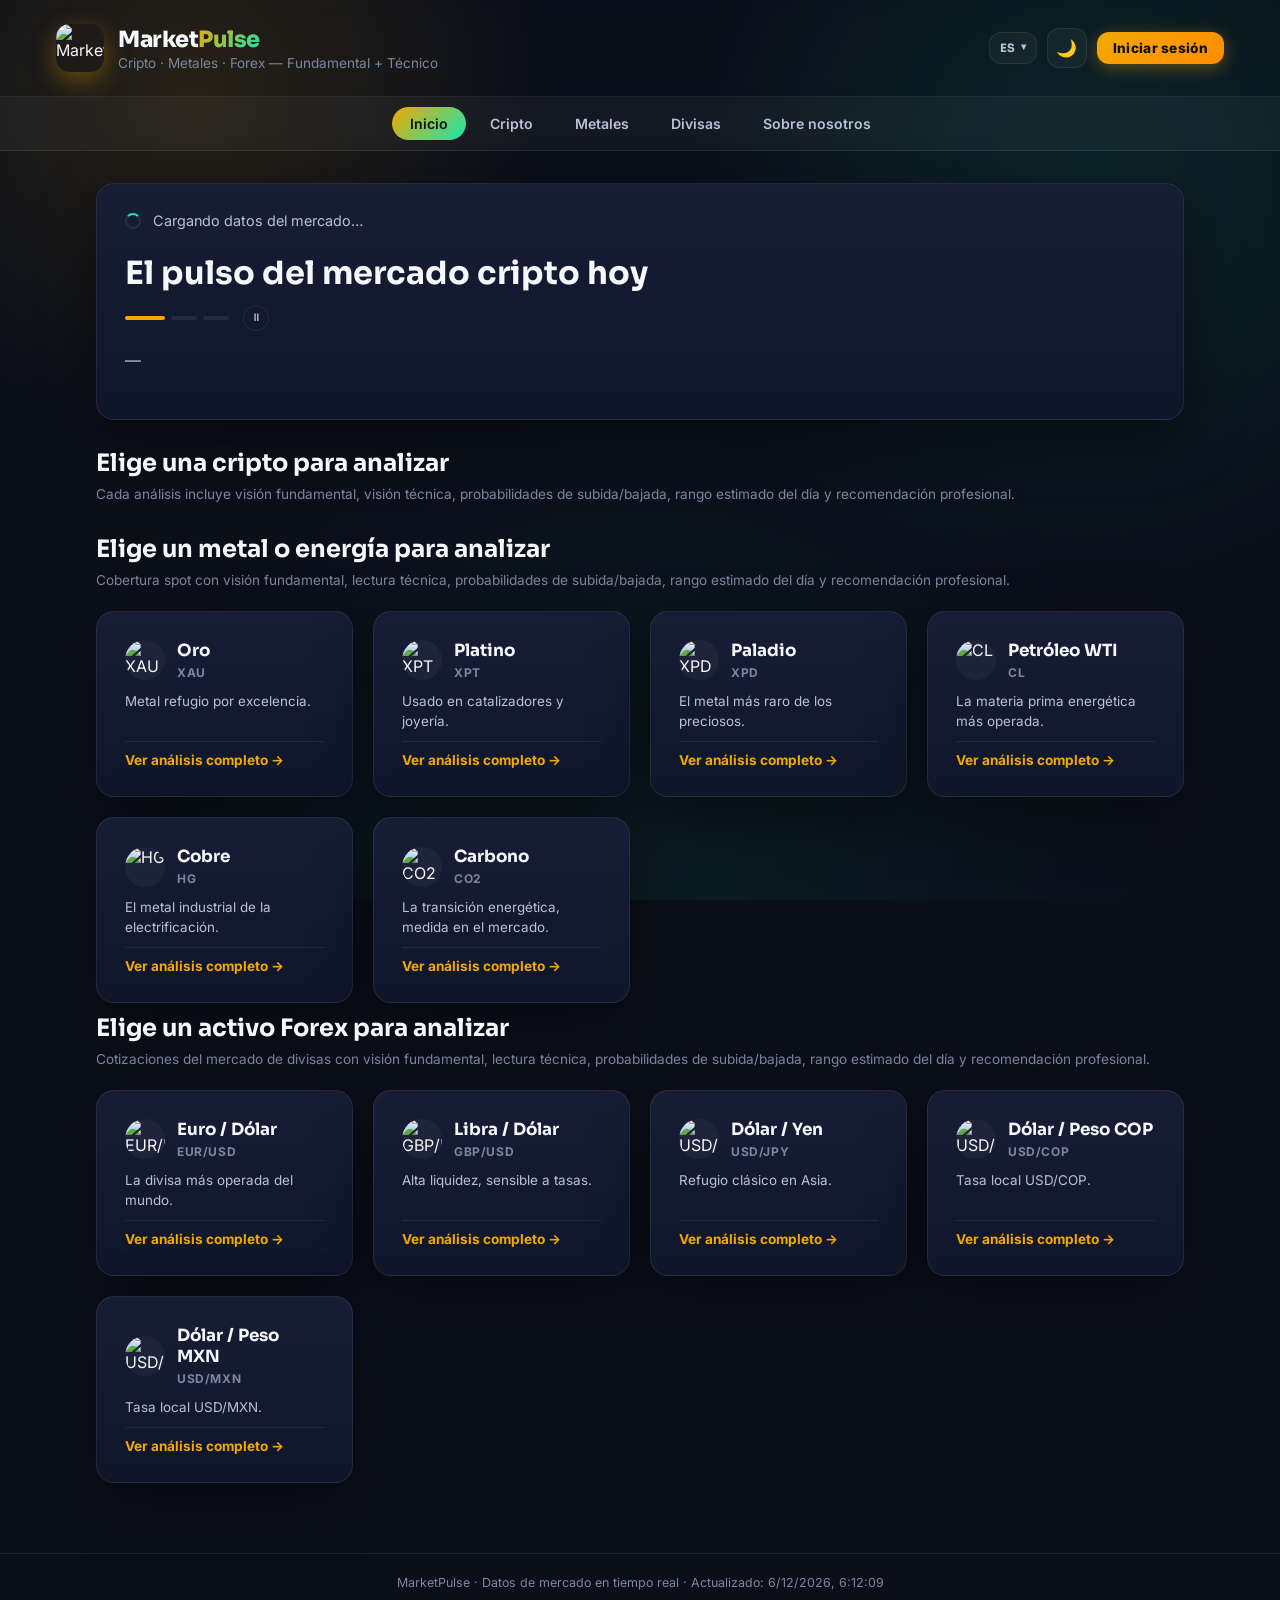
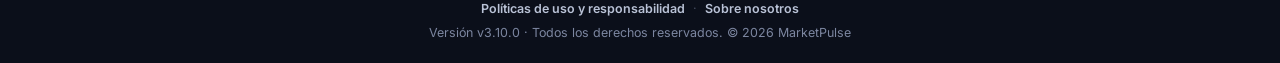
==== commit aa80cdb0: "feat: add user menu dropdown with profile, plan, and logout" ====
--- a/index.html
+++ b/index.html
@@ -62,6 +62,25 @@
   </div>
 </div>
       <button class="theme-btn" id="themeToggle" type="button" aria-label="Cambiar tema">🌙</button>
+    <div class="user-menu" id="userMenu">
+      <div class="user-avatar" id="userAvatar"></div>
+      <div class="user-info">
+        <span class="user-name" id="userName">Usuario</span>
+        <span class="user-plan" id="userPlan">Free</span>
+      </div>
+      <div class="user-dropdown" id="userDropdown">
+        <div class="dropdown-header">
+          <div class="dh-name" id="dhName">Usuario</div>
+          <div class="dh-email" id="dhEmail">email@example.com</div>
+          <span class="dh-plan" id="dhPlan">Free</span>
+        </div>
+        <a href="profile.html" class="dropdown-item">👤 Mi perfil</a>
+        <a href="pricing.html" class="dropdown-item">⭐ Planes</a>
+        <div class="dropdown-divider"></div>
+        <button class="dropdown-item danger" id="logoutBtn">🚪 Cerrar sesión</button>
+      </div>
+    </div>
+    <a href="login.html" class="btn btn-primary auth-btn" style="padding:8px 16px;font-size:0.85rem;">Iniciar sesión</a>
     </div>
   </header>
 
@@ -231,5 +250,84 @@
       navigator.serviceWorker.register('/sw.js').catch(err => console.warn('SW registration failed:', err));
     }
   </script>
+
+  <script>
+    // ---------- User Menu Dropdown ----------
+    async function initUserMenu() {
+      const userMenu = document.getElementById('userMenu');
+      const loginBtn = document.querySelector('.auth-btn[href="login.html"]');
+      const userAvatar = document.getElementById('userAvatar');
+      const userName = document.getElementById('userName');
+      const userPlan = document.getElementById('userPlan');
+      const dhName = document.getElementById('dhName');
+      const dhEmail = document.getElementById('dhEmail');
+      const dhPlan = document.getElementById('dhPlan');
+      const userDropdown = document.getElementById('userDropdown');
+      const logoutBtn = document.getElementById('logoutBtn');
+
+      if (!userMenu || !loginBtn) return;
+
+      const session = await MarketPulseAuth.getSession();
+
+      if (session) {
+        // User is logged in
+        loginBtn.style.display = 'none';
+        userMenu.classList.add('active');
+
+        const profile = await MarketPulseAuth.getUserProfile(session.user.id).catch(() => null);
+        const subscription = await MarketPulseAuth.getUserSubscription(session.user.id).catch(() => null);
+
+        const name = profile?.full_name || session.user.user_metadata?.full_name || session.user.email?.split('@')[0] || 'Usuario';
+        const email = session.user.email || '';
+        const plan = subscription?.plans?.name || 'Free';
+        const isPremium = plan === 'Premium';
+
+        // Set initials
+        const initial = name.charAt(0).toUpperCase();
+        userAvatar.textContent = initial;
+
+        // Update all text elements
+        userName.textContent = name;
+        userPlan.textContent = isPremium ? 'Premium' : 'Free';
+        userPlan.className = isPremium ? 'user-plan premium' : 'user-plan';
+        dhName.textContent = name;
+        dhEmail.textContent = email;
+        dhPlan.textContent = isPremium ? 'Premium' : 'Free';
+        dhPlan.className = isPremium ? 'dh-plan premium' : 'dh-plan';
+
+        // Handle avatar click (could upload photo later)
+        userAvatar.style.cursor = 'pointer';
+
+        // Logout
+        logoutBtn.addEventListener('click', async (e) => {
+          e.preventDefault();
+          await MarketPulseAuth.signOut();
+          window.location.href = 'index.html';
+        });
+      } else {
+        // User not logged in
+        userMenu.style.display = 'none';
+        loginBtn.style.display = 'inline-flex';
+      }
+
+      // Toggle dropdown on click
+      userMenu.addEventListener('click', (e) => {
+        e.stopPropagation();
+        userDropdown.classList.toggle('open');
+      });
+
+      // Close dropdown when clicking outside
+      document.addEventListener('click', () => {
+        userDropdown.classList.remove('open');
+      });
+
+      // Prevent dropdown from closing when clicking inside it
+      userDropdown.addEventListener('click', (e) => {
+        e.stopPropagation();
+      });
+    }
+
+    initUserMenu();
+  </script>
 </body>
 </html>
--- a/css/style.css
+++ b/css/style.css
@@ -1030,6 +1030,50 @@
   .news-card-meta { flex-direction: column; align-items: flex-start; gap: 2px; }
 }
 
+/* ---------- Botones genéricos ---------- */
+.btn { display: inline-flex; align-items: center; justify-content: center; gap: 8px; padding: 14px 28px; border: none; border-radius: 12px; font-weight: 800; font-size: 1rem; cursor: pointer; transition: all 0.25s; font-family: inherit; text-decoration: none; letter-spacing: 0.3px; }
+.btn-primary { background: linear-gradient(135deg, #f2a900 0%, #ff8c00 100%); color: #0b0f17; box-shadow: 0 4px 16px rgba(242,169,0,0.35); }
+.btn-primary:hover { filter: brightness(1.15); transform: translateY(-2px); box-shadow: 0 6px 24px rgba(242,169,0,0.5); }
+.btn-primary:disabled { opacity: 0.6; cursor: not-allowed; transform: none; box-shadow: none; }
+.btn-secondary { background: var(--surface); color: var(--text-0); border: 1px solid var(--surface-border); padding: 12px 24px; }
+.btn-secondary:hover { border-color: var(--accent); transform: translateY(-1px); }
+.auth-submit { width: 100%; margin-top: 12px; padding: 16px 28px; font-size: 1.05rem; }
+/* ---------- Password toggle & strength ---------- */
+.password-wrapper { position: relative; }
+.password-wrapper input { padding-right: 48px; }
+.password-toggle { position: absolute; right: 40px; top: 50%; transform: translateY(-50%); background: none; border: none; color: var(--text-2); cursor: pointer; padding: 4px; border-radius: 6px; transition: color 0.2s; display: flex; align-items: center; }
+/* ---------- User Menu Dropdown ---------- */
+.user-menu { position: relative; display: none; align-items: center; gap: 8px; cursor: pointer; }
+.user-menu.active { display: flex; }
+.user-avatar { width: 36px; height: 36px; border-radius: 50%; background: linear-gradient(135deg, #f2a900, #ff8c00); display: flex; align-items: center; justify-content: center; font-weight: 800; font-size: 0.9rem; color: #0b0f17; overflow: hidden; border: 2px solid var(--surface-border); transition: border-color 0.2s; }
+.user-avatar img { width: 100%; height: 100%; object-fit: cover; }
+.user-menu:hover .user-avatar { border-color: var(--accent); }
+.user-info { display: flex; flex-direction: column; gap: 0; }
+.user-name { font-size: 0.85rem; font-weight: 700; color: var(--text-0); line-height: 1.2; }
+.user-plan { font-size: 0.7rem; font-weight: 600; color: var(--text-2); }
+.user-plan.premium { color: var(--accent); }
+.user-dropdown { position: absolute; top: calc(100% + 8px); right: 0; background: var(--surface); border: 1px solid var(--surface-border); border-radius: 14px; padding: 8px; min-width: 220px; box-shadow: 0 12px 40px rgba(0,0,0,0.4); display: none; z-index: 100; }
+.user-dropdown.open { display: block; animation: fadeIn 0.15s ease; }
+@keyframes fadeIn { from { opacity: 0; transform: translateY(-4px); } to { opacity: 1; transform: translateY(0); } }
+.dropdown-header { padding: 12px; border-bottom: 1px solid var(--surface-border); margin-bottom: 6px; }
+.dropdown-header .dh-name { font-weight: 700; font-size: 0.9rem; color: var(--text-0); }
+.dropdown-header .dh-email { font-size: 0.75rem; color: var(--text-2); margin-top: 2px; }
+.dropdown-header .dh-plan { display: inline-block; margin-top: 6px; padding: 2px 8px; border-radius: 6px; font-size: 0.7rem; font-weight: 700; background: var(--surface-border); color: var(--text-1); }
+.dropdown-header .dh-plan.premium { background: rgba(242,169,0,0.2); color: var(--accent); }
+.dropdown-item { display: flex; align-items: center; gap: 10px; padding: 10px 12px; border-radius: 8px; color: var(--text-1); text-decoration: none; font-size: 0.85rem; font-weight: 600; transition: background 0.15s; cursor: pointer; border: none; background: none; width: 100%; text-align: left; font-family: inherit; }
+.dropdown-item:hover { background: var(--bg); color: var(--text-0); }
+.dropdown-item.danger { color: var(--down); }
+.dropdown-item.danger:hover { background: rgba(255,93,108,0.1); }
+.dropdown-divider { height: 1px; background: var(--surface-border); margin: 6px 0; }
+.avatar-upload { position: relative; cursor: pointer; }
+.avatar-upload input { display: none; }
+.avatar-upload .upload-overlay { position: absolute; inset: 0; background: rgba(0,0,0,0.5); border-radius: 50%; display: flex; align-items: center; justify-content: center; opacity: 0; transition: opacity 0.2s; }
+.avatar-upload:hover .upload-overlay { opacity: 1; }
+.password-toggle:hover { color: var(--accent); }
+.password-strength { font-size: 0.72rem; font-weight: 600; margin-top: 4px; min-height: 16px; }
+.password-strength.weak { color: var(--down); }
+.password-strength.medium { color: var(--neutral); }
+.password-strength.strong { color: var(--up); }
 /* ---------- Auth Pages ---------- */
 .auth-page { min-height: 100vh; display: flex; align-items: center; justify-content: center; padding: 20px; background: var(--bg); }
 .auth-card { background: var(--surface); border: 1px solid var(--surface-border); border-radius: 20px; padding: 40px 36px; width: 100%; max-width: 420px; box-shadow: 0 20px 60px rgba(0,0,0,0.3); }
--- a/css/style.css
+++ b/css/style.css
@@ -1030,6 +1030,50 @@
   .news-card-meta { flex-direction: column; align-items: flex-start; gap: 2px; }
 }
 
+/* ---------- Botones genéricos ---------- */
+.btn { display: inline-flex; align-items: center; justify-content: center; gap: 8px; padding: 14px 28px; border: none; border-radius: 12px; font-weight: 800; font-size: 1rem; cursor: pointer; transition: all 0.25s; font-family: inherit; text-decoration: none; letter-spacing: 0.3px; }
+.btn-primary { background: linear-gradient(135deg, #f2a900 0%, #ff8c00 100%); color: #0b0f17; box-shadow: 0 4px 16px rgba(242,169,0,0.35); }
+.btn-primary:hover { filter: brightness(1.15); transform: translateY(-2px); box-shadow: 0 6px 24px rgba(242,169,0,0.5); }
+.btn-primary:disabled { opacity: 0.6; cursor: not-allowed; transform: none; box-shadow: none; }
+.btn-secondary { background: var(--surface); color: var(--text-0); border: 1px solid var(--surface-border); padding: 12px 24px; }
+.btn-secondary:hover { border-color: var(--accent); transform: translateY(-1px); }
+.auth-submit { width: 100%; margin-top: 12px; padding: 16px 28px; font-size: 1.05rem; }
+/* ---------- Password toggle & strength ---------- */
+.password-wrapper { position: relative; }
+.password-wrapper input { padding-right: 48px; }
+.password-toggle { position: absolute; right: 40px; top: 50%; transform: translateY(-50%); background: none; border: none; color: var(--text-2); cursor: pointer; padding: 4px; border-radius: 6px; transition: color 0.2s; display: flex; align-items: center; }
+/* ---------- User Menu Dropdown ---------- */
+.user-menu { position: relative; display: none; align-items: center; gap: 8px; cursor: pointer; }
+.user-menu.active { display: flex; }
+.user-avatar { width: 36px; height: 36px; border-radius: 50%; background: linear-gradient(135deg, #f2a900, #ff8c00); display: flex; align-items: center; justify-content: center; font-weight: 800; font-size: 0.9rem; color: #0b0f17; overflow: hidden; border: 2px solid var(--surface-border); transition: border-color 0.2s; }
+.user-avatar img { width: 100%; height: 100%; object-fit: cover; }
+.user-menu:hover .user-avatar { border-color: var(--accent); }
+.user-info { display: flex; flex-direction: column; gap: 0; }
+.user-name { font-size: 0.85rem; font-weight: 700; color: var(--text-0); line-height: 1.2; }
+.user-plan { font-size: 0.7rem; font-weight: 600; color: var(--text-2); }
+.user-plan.premium { color: var(--accent); }
+.user-dropdown { position: absolute; top: calc(100% + 8px); right: 0; background: var(--surface); border: 1px solid var(--surface-border); border-radius: 14px; padding: 8px; min-width: 220px; box-shadow: 0 12px 40px rgba(0,0,0,0.4); display: none; z-index: 100; }
+.user-dropdown.open { display: block; animation: fadeIn 0.15s ease; }
+@keyframes fadeIn { from { opacity: 0; transform: translateY(-4px); } to { opacity: 1; transform: translateY(0); } }
+.dropdown-header { padding: 12px; border-bottom: 1px solid var(--surface-border); margin-bottom: 6px; }
+.dropdown-header .dh-name { font-weight: 700; font-size: 0.9rem; color: var(--text-0); }
+.dropdown-header .dh-email { font-size: 0.75rem; color: var(--text-2); margin-top: 2px; }
+.dropdown-header .dh-plan { display: inline-block; margin-top: 6px; padding: 2px 8px; border-radius: 6px; font-size: 0.7rem; font-weight: 700; background: var(--surface-border); color: var(--text-1); }
+.dropdown-header .dh-plan.premium { background: rgba(242,169,0,0.2); color: var(--accent); }
+.dropdown-item { display: flex; align-items: center; gap: 10px; padding: 10px 12px; border-radius: 8px; color: var(--text-1); text-decoration: none; font-size: 0.85rem; font-weight: 600; transition: background 0.15s; cursor: pointer; border: none; background: none; width: 100%; text-align: left; font-family: inherit; }
+.dropdown-item:hover { background: var(--bg); color: var(--text-0); }
+.dropdown-item.danger { color: var(--down); }
+.dropdown-item.danger:hover { background: rgba(255,93,108,0.1); }
+.dropdown-divider { height: 1px; background: var(--surface-border); margin: 6px 0; }
+.avatar-upload { position: relative; cursor: pointer; }
+.avatar-upload input { display: none; }
+.avatar-upload .upload-overlay { position: absolute; inset: 0; background: rgba(0,0,0,0.5); border-radius: 50%; display: flex; align-items: center; justify-content: center; opacity: 0; transition: opacity 0.2s; }
+.avatar-upload:hover .upload-overlay { opacity: 1; }
+.password-toggle:hover { color: var(--accent); }
+.password-strength { font-size: 0.72rem; font-weight: 600; margin-top: 4px; min-height: 16px; }
+.password-strength.weak { color: var(--down); }
+.password-strength.medium { color: var(--neutral); }
+.password-strength.strong { color: var(--up); }
 /* ---------- Auth Pages ---------- */
 .auth-page { min-height: 100vh; display: flex; align-items: center; justify-content: center; padding: 20px; background: var(--bg); }
 .auth-card { background: var(--surface); border: 1px solid var(--surface-border); border-radius: 20px; padding: 40px 36px; width: 100%; max-width: 420px; box-shadow: 0 20px 60px rgba(0,0,0,0.3); }
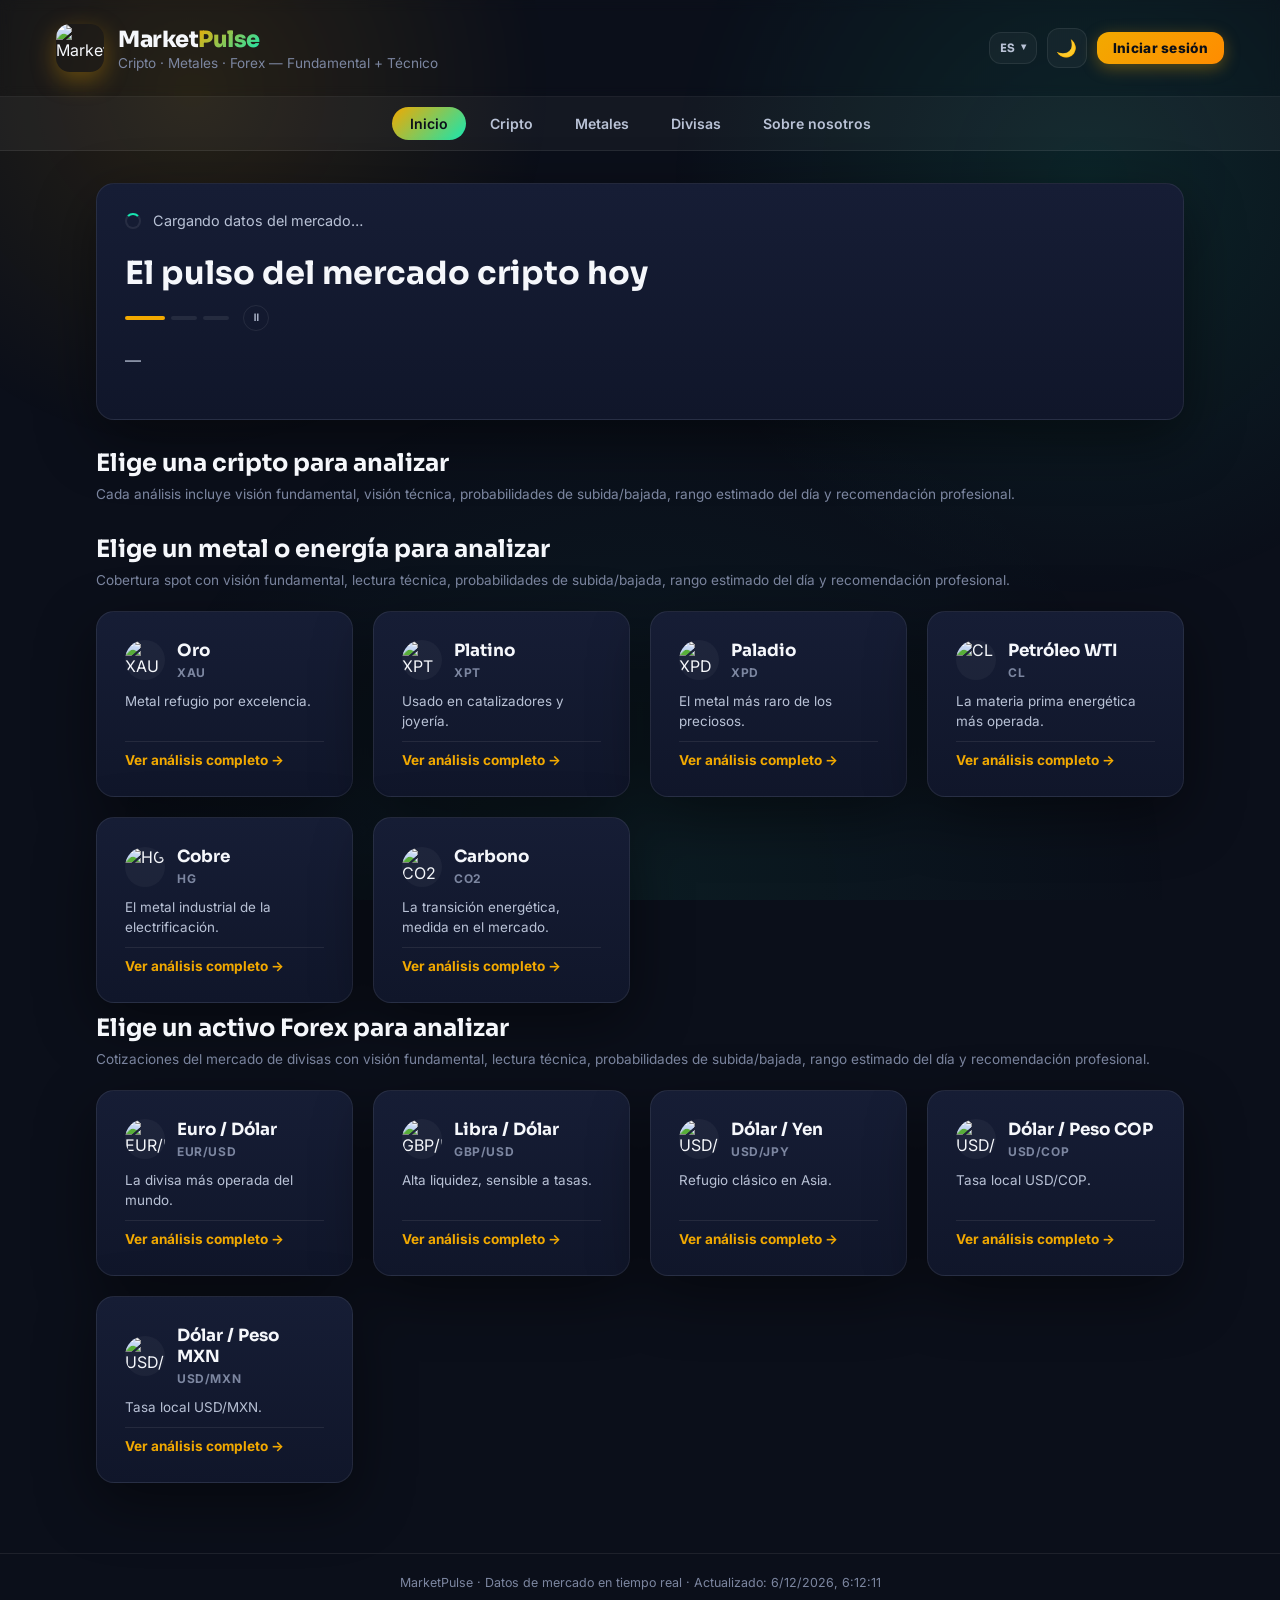
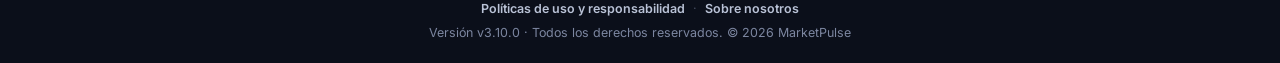
==== commit fcf9c2f1: "perf: defer scripts, reduce fetch timeout, delay TV widget" ====
--- a/index.html
+++ b/index.html
@@ -36,8 +36,8 @@
 <link rel="stylesheet" href="css/style.css?v=11">
   <link rel="manifest" href="manifest.json">
   <meta name="theme-color" content="#f2a900">
-  <script src="https://cdn.jsdelivr.net/npm/@supabase/supabase-js@2"></script>
-  <script src="js/supabase.js"></script>
+  <script src="https://cdn.jsdelivr.net/npm/@supabase/supabase-js@2" defer></script>
+  <script src="js/supabase.js" defer></script>
 </head>
 <body data-page="home">
   <div class="bg-glow"></div>
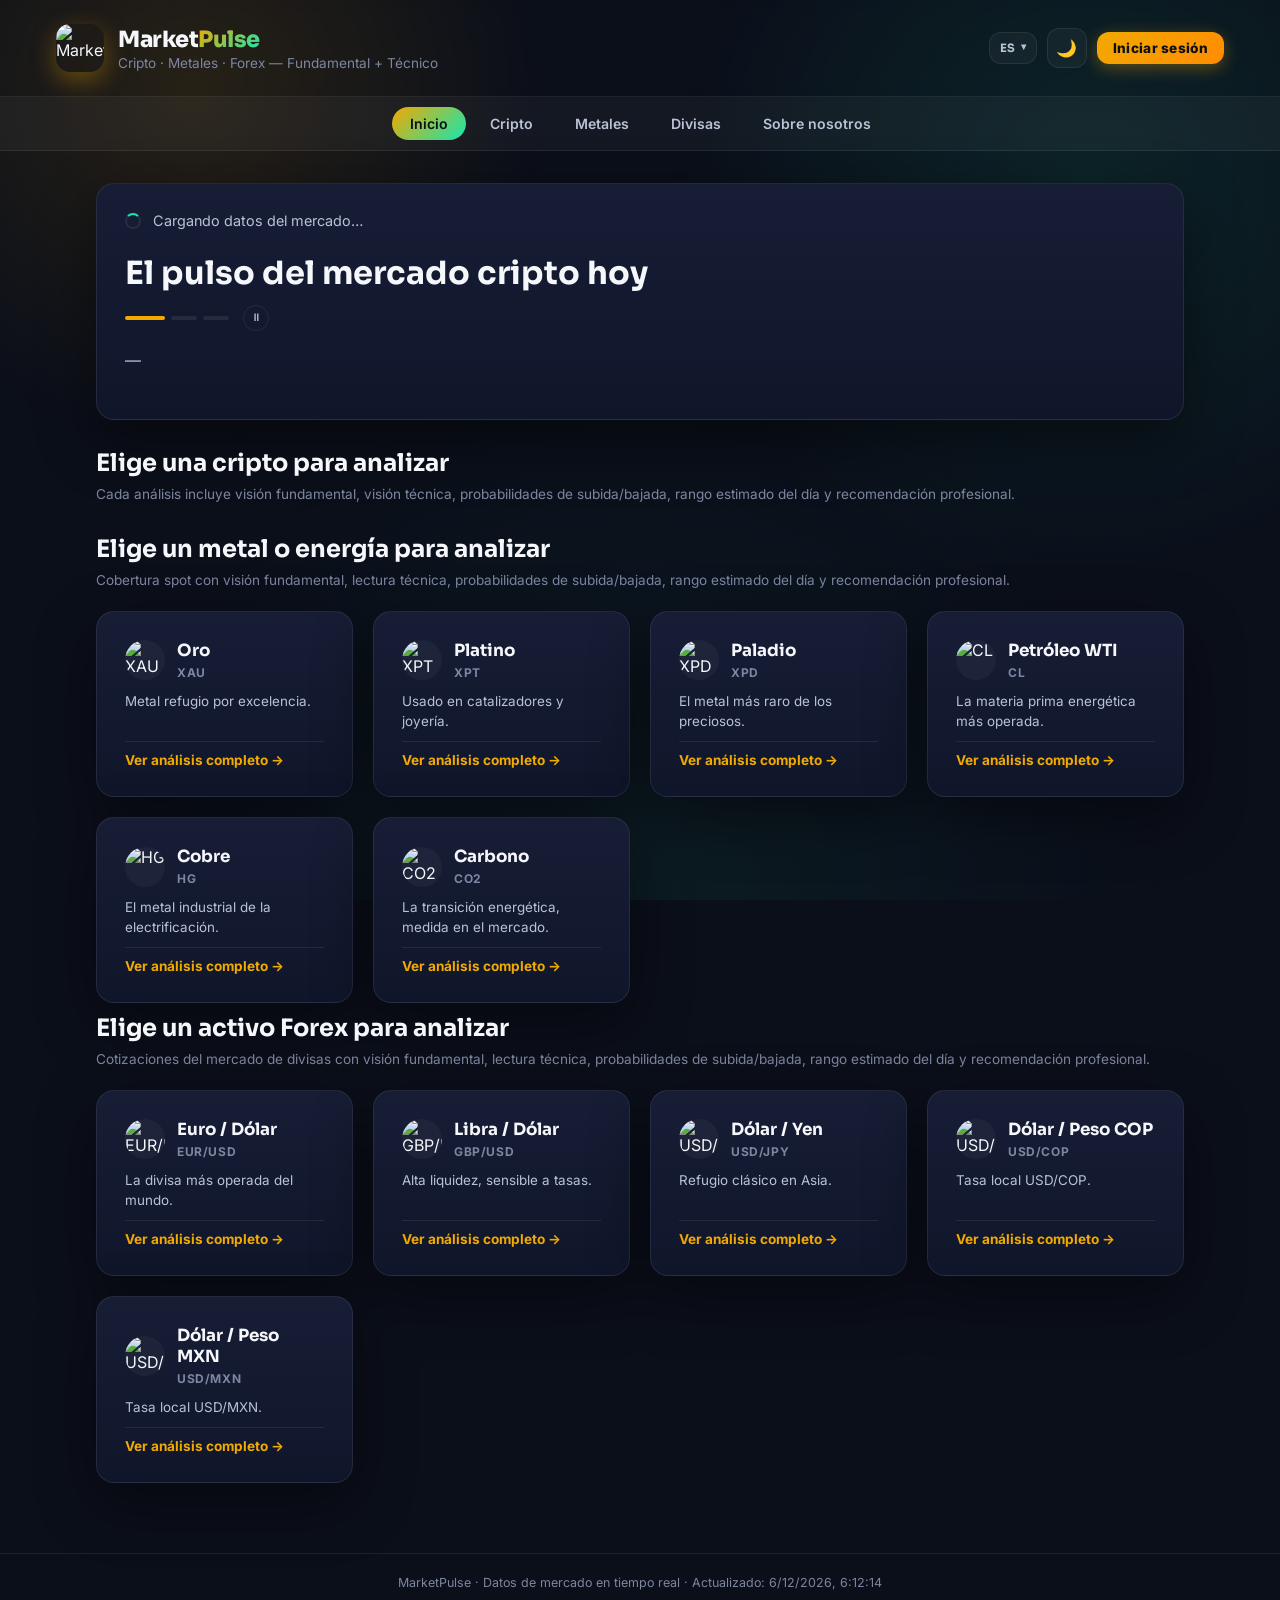
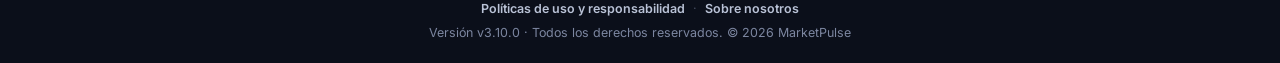
==== commit 761a2c96: "fix: 5 bugs - remove defer (broke inline scripts), uncomment recoDrivers, AbortController fallback, " ====
--- a/index.html
+++ b/index.html
@@ -36,8 +36,8 @@
 <link rel="stylesheet" href="css/style.css?v=11">
   <link rel="manifest" href="manifest.json">
   <meta name="theme-color" content="#f2a900">
-  <script src="https://cdn.jsdelivr.net/npm/@supabase/supabase-js@2" defer></script>
-  <script src="js/supabase.js" defer></script>
+  <script src="https://cdn.jsdelivr.net/npm/@supabase/supabase-js@2"></script>
+  <script src="js/supabase.js"></script>
 </head>
 <body data-page="home">
   <div class="bg-glow"></div>
@@ -255,7 +255,7 @@
     // ---------- User Menu Dropdown ----------
     async function initUserMenu() {
       const userMenu = document.getElementById('userMenu');
-      const loginBtn = document.querySelector('.auth-btn[href="login.html"]');
+      const authBtns = document.querySelectorAll('.auth-btn');
       const userAvatar = document.getElementById('userAvatar');
       const userName = document.getElementById('userName');
       const userPlan = document.getElementById('userPlan');
@@ -265,13 +265,13 @@
       const userDropdown = document.getElementById('userDropdown');
       const logoutBtn = document.getElementById('logoutBtn');
 
-      if (!userMenu || !loginBtn) return;
+      if (!userMenu || authBtns.length === 0) return;
 
       const session = await MarketPulseAuth.getSession();
 
       if (session) {
         // User is logged in
-        loginBtn.style.display = 'none';
+        authBtns.forEach(btn => btn.style.display = 'none');
         userMenu.classList.add('active');
 
         const profile = await MarketPulseAuth.getUserProfile(session.user.id).catch(() => null);
@@ -307,7 +307,7 @@
       } else {
         // User not logged in
         userMenu.style.display = 'none';
-        loginBtn.style.display = 'inline-flex';
+        authBtns.forEach(btn => btn.style.display = 'inline-flex');
       }
 
       // Toggle dropdown on click
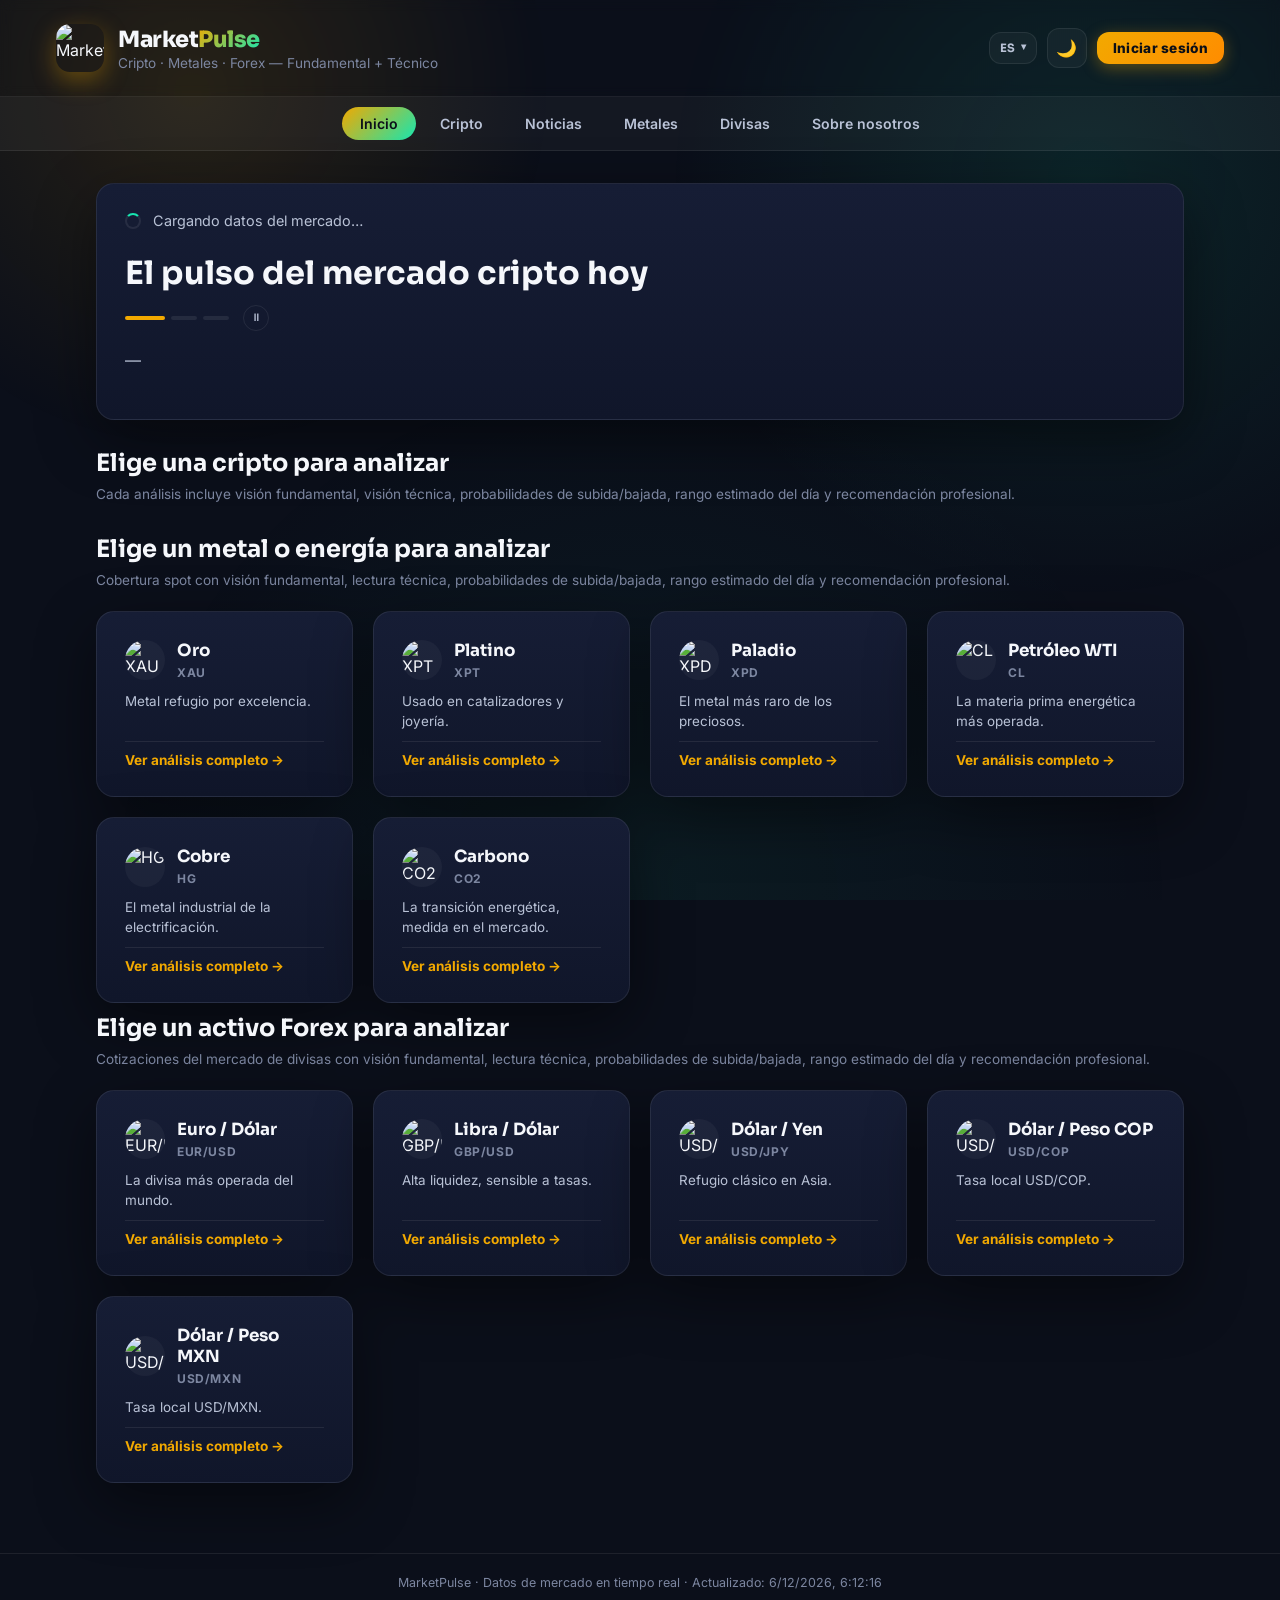
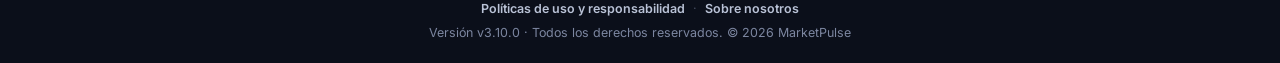
==== commit aeae194e: "feat: self-contained news hub (no external links) + nav integration" ====
--- a/index.html
+++ b/index.html
@@ -87,6 +87,7 @@
   <nav class="main-nav" aria-label="Navegación principal">
     <a href="index.html" class="nav-link active" data-i18n="navHome" aria-current="page">Inicio</a>
     <a href="analysis.html?coin=bitcoin" class="nav-link" data-i18n="navAnalysis">Cripto</a>
+    <a href="news.html" class="nav-link" data-i18n="navNews">Noticias</a>
     <a href="metals.html?asset=gold" class="nav-link" data-i18n="navMetals">Metales</a>
     <a href="forex.html?pair=eurusd" class="nav-link" data-i18n="navForex">Divisas</a>
     <a href="about.html" class="nav-link" data-i18n="navAbout">Sobre nosotros</a>
--- a/css/style.css
+++ b/css/style.css
@@ -1074,7 +1074,88 @@
 .password-strength.weak { color: var(--down); }
 .password-strength.medium { color: var(--neutral); }
 .password-strength.strong { color: var(--up); }
-/* ---------- Auth Pages ---------- */
+/* ---------- News Hub Page ---------- */
+.news-hub-page { max-width: 1100px; margin: 0 auto; padding: 30px 20px; }
+.news-hub-hero { text-align: center; margin-bottom: 36px; }
+.news-hub-hero h1 { font-size: 2rem; font-weight: 800; color: var(--text-0); margin-bottom: 8px; }
+.news-hub-hero p { font-size: 0.95rem; color: var(--text-2); }
+.news-hub-section { margin-bottom: 32px; }
+.news-hub-section-title { font-size: 1.15rem; font-weight: 700; color: var(--text-0); margin-bottom: 14px; }
+.news-hub-grid { display: grid; grid-template-columns: repeat(auto-fill, minmax(320px, 1fr)); gap: 16px; }
+.news-hub-card { background: var(--surface); border: 1px solid var(--surface-border); border-radius: 14px; padding: 18px; cursor: pointer; transition: all 0.2s; }
+.news-hub-card:hover { border-color: var(--accent); transform: translateY(-3px); box-shadow: 0 8px 24px rgba(0,0,0,0.2); }
+.news-hub-card-header { display: flex; justify-content: space-between; align-items: center; margin-bottom: 8px; }
+.news-hub-card-date { font-size: 0.72rem; color: var(--text-2); font-weight: 600; }
+.news-hub-card-category { font-size: 0.68rem; font-weight: 700; text-transform: uppercase; padding: 2px 8px; border-radius: 5px; }
+.news-hub-card-category.macro { background: rgba(242,169,0,0.2); color: var(--accent); }
+.news-hub-card-category.crypto { background: rgba(33,217,127,0.2); color: var(--up); }
+.news-hub-card-category.forex { background: rgba(100,150,255,0.2); color: #6496ff; }
+.news-hub-card-title { font-size: 0.95rem; font-weight: 700; color: var(--text-0); margin-bottom: 6px; line-height: 1.3; }
+.news-hub-card-summary { font-size: 0.82rem; color: var(--text-1); line-height: 1.5; margin-bottom: 10px; }
+.news-hub-card-impacts { display: flex; gap: 6px; flex-wrap: wrap; }
+.news-hub-impact-tag { font-size: 0.7rem; font-weight: 700; padding: 3px 8px; border-radius: 6px; background: var(--bg); border: 1px solid var(--surface-border); }
+.news-hub-impact-tag.bullish { color: var(--up); border-color: rgba(33,217,127,0.3); }
+.news-hub-impact-tag.bearish { color: var(--down); border-color: rgba(255,93,108,0.3); }
+.news-hub-impact-tag.neutral { color: var(--neutral); border-color: rgba(242,169,0,0.3); }
+.news-hub-empty { font-size: 0.82rem; color: var(--text-2); text-align: center; padding: 20px; grid-column: 1 / -1; }
+/* ---------- News Detail Page ---------- */
+.news-detail-page { max-width: 900px; margin: 0 auto; padding: 30px 20px; }
+.news-detail-container { display: flex; flex-direction: column; gap: 20px; }
+.news-back-link { color: var(--accent); text-decoration: none; font-size: 0.85rem; font-weight: 600; }
+.news-back-link:hover { text-decoration: underline; }
+.news-detail-card { background: var(--surface); border: 1px solid var(--surface-border); border-radius: 16px; padding: 32px; }
+.news-detail-header h1 { font-size: 1.5rem; font-weight: 800; color: var(--text-0); margin: 12px 0; line-height: 1.3; }
+.news-detail-category { display: inline-block; padding: 3px 10px; border-radius: 6px; font-size: 0.7rem; font-weight: 700; text-transform: uppercase; }
+.news-detail-category.macro { background: rgba(242,169,0,0.2); color: var(--accent); }
+.news-detail-category.crypto { background: rgba(33,217,127,0.2); color: var(--up); }
+.news-detail-category.forex { background: rgba(100,150,255,0.2); color: #6496ff; }
+.news-detail-category.metals { background: rgba(255,215,0,0.2); color: #ffd700; }
+.news-detail-meta { display: flex; gap: 16px; margin-top: 8px; font-size: 0.82rem; color: var(--text-2); }
+.news-detail-body { margin: 20px 0; }
+.news-detail-summary { font-size: 0.95rem; line-height: 1.7; color: var(--text-1); }
+.news-impact-section { margin: 28px 0; }
+.news-impact-section h2 { font-size: 1.15rem; font-weight: 700; color: var(--text-0); margin-bottom: 6px; }
+.impact-intro { font-size: 0.82rem; color: var(--text-2); margin-bottom: 16px; }
+.impact-grid { display: grid; grid-template-columns: repeat(auto-fill, minmax(280px, 1fr)); gap: 12px; }
+.impact-card { background: var(--bg); border: 1px solid var(--surface-border); border-radius: 12px; padding: 14px 16px; border-left: 3px solid; }
+.impact-card.bullish { border-left-color: var(--up); }
+.impact-card.bearish { border-left-color: var(--down); }
+.impact-card.neutral { border-left-color: var(--neutral); }
+.impact-card-header { display: flex; align-items: center; gap: 8px; margin-bottom: 4px; }
+.impact-asset { font-weight: 700; font-size: 0.9rem; color: var(--text-0); }
+.impact-symbol { font-size: 0.72rem; color: var(--text-2); font-family: 'Sora', sans-serif; }
+.impact-direction { font-size: 0.72rem; font-weight: 700; margin-left: auto; }
+.impact-direction.bullish { color: var(--up); }
+.impact-direction.bearish { color: var(--down); }
+.impact-direction.neutral { color: var(--neutral); }
+.impact-card-type { font-size: 0.7rem; color: var(--text-2); margin-bottom: 6px; text-transform: uppercase; letter-spacing: 0.5px; }
+.impact-reason { font-size: 0.82rem; color: var(--text-1); line-height: 1.5; }
+.news-detail-footer { display: flex; gap: 12px; margin-top: 24px; padding-top: 20px; border-top: 1px solid var(--surface-border); }
+
+/* ---------- Calendar in Profile ---------- */
+.profile-calendar { background: var(--surface); border: 1px solid var(--surface-border); border-radius: 14px; padding: 20px; margin: 20px 0; }
+.calendar-header { display: flex; align-items: center; justify-content: space-between; margin-bottom: 16px; }
+.calendar-title { font-size: 1.1rem; font-weight: 700; color: var(--text-0); }
+.calendar-nav { display: flex; gap: 8px; }
+.calendar-nav button { width: 32px; height: 32px; border: 1px solid var(--surface-border); background: var(--bg); color: var(--text-1); border-radius: 8px; cursor: pointer; display: flex; align-items: center; justify-content: center; }
+.calendar-nav button:hover { border-color: var(--accent); color: var(--accent); }
+.calendar-grid { display: grid; grid-template-columns: repeat(7, 1fr); gap: 4px; }
+.calendar-day-name { text-align: center; font-size: 0.72rem; font-weight: 700; color: var(--text-2); padding: 6px 0; text-transform: uppercase; }
+.calendar-day { aspect-ratio: 1; display: flex; flex-direction: column; align-items: center; justify-content: center; border-radius: 8px; font-size: 0.82rem; color: var(--text-1); position: relative; cursor: default; border: 1px solid transparent; }
+.calendar-day.empty { visibility: hidden; }
+.calendar-day.today { background: rgba(242,169,0,0.15); border-color: var(--accent); font-weight: 700; color: var(--accent); }
+.calendar-day.has-news { cursor: pointer; }
+.calendar-day.has-news:hover { background: var(--bg); border-color: var(--accent); }
+.calendar-day .news-dot { width: 6px; height: 6px; border-radius: 50%; background: var(--accent); margin-top: 2px; }
+.calendar-day .news-dot.bullish { background: var(--up); }
+.calendar-day .news-dot.bearish { background: var(--down); }
+.calendar-day .news-dot.neutral { background: var(--neutral); }
+.calendar-news-list { margin-top: 16px; }
+.calendar-news-item { display: flex; align-items: center; gap: 12px; padding: 12px; border: 1px solid var(--surface-border); border-radius: 10px; margin-bottom: 8px; cursor: pointer; transition: all 0.2s; text-decoration: none; }
+.calendar-news-item:hover { border-color: var(--accent); transform: translateX(3px); }
+.calendar-news-date { font-size: 0.72rem; color: var(--text-2); white-space: nowrap; }
+.calendar-news-title { font-size: 0.85rem; color: var(--text-0); font-weight: 600; flex: 1; }
+.calendar-news-arrow { color: var(--accent); font-weight: 700; }
 .auth-page { min-height: 100vh; display: flex; align-items: center; justify-content: center; padding: 20px; background: var(--bg); }
 .auth-card { background: var(--surface); border: 1px solid var(--surface-border); border-radius: 20px; padding: 40px 36px; width: 100%; max-width: 420px; box-shadow: 0 20px 60px rgba(0,0,0,0.3); }
 .auth-logo { display: flex; align-items: center; gap: 8px; margin-bottom: 24px; justify-content: center; }
--- a/css/style.css
+++ b/css/style.css
@@ -1074,7 +1074,88 @@
 .password-strength.weak { color: var(--down); }
 .password-strength.medium { color: var(--neutral); }
 .password-strength.strong { color: var(--up); }
-/* ---------- Auth Pages ---------- */
+/* ---------- News Hub Page ---------- */
+.news-hub-page { max-width: 1100px; margin: 0 auto; padding: 30px 20px; }
+.news-hub-hero { text-align: center; margin-bottom: 36px; }
+.news-hub-hero h1 { font-size: 2rem; font-weight: 800; color: var(--text-0); margin-bottom: 8px; }
+.news-hub-hero p { font-size: 0.95rem; color: var(--text-2); }
+.news-hub-section { margin-bottom: 32px; }
+.news-hub-section-title { font-size: 1.15rem; font-weight: 700; color: var(--text-0); margin-bottom: 14px; }
+.news-hub-grid { display: grid; grid-template-columns: repeat(auto-fill, minmax(320px, 1fr)); gap: 16px; }
+.news-hub-card { background: var(--surface); border: 1px solid var(--surface-border); border-radius: 14px; padding: 18px; cursor: pointer; transition: all 0.2s; }
+.news-hub-card:hover { border-color: var(--accent); transform: translateY(-3px); box-shadow: 0 8px 24px rgba(0,0,0,0.2); }
+.news-hub-card-header { display: flex; justify-content: space-between; align-items: center; margin-bottom: 8px; }
+.news-hub-card-date { font-size: 0.72rem; color: var(--text-2); font-weight: 600; }
+.news-hub-card-category { font-size: 0.68rem; font-weight: 700; text-transform: uppercase; padding: 2px 8px; border-radius: 5px; }
+.news-hub-card-category.macro { background: rgba(242,169,0,0.2); color: var(--accent); }
+.news-hub-card-category.crypto { background: rgba(33,217,127,0.2); color: var(--up); }
+.news-hub-card-category.forex { background: rgba(100,150,255,0.2); color: #6496ff; }
+.news-hub-card-title { font-size: 0.95rem; font-weight: 700; color: var(--text-0); margin-bottom: 6px; line-height: 1.3; }
+.news-hub-card-summary { font-size: 0.82rem; color: var(--text-1); line-height: 1.5; margin-bottom: 10px; }
+.news-hub-card-impacts { display: flex; gap: 6px; flex-wrap: wrap; }
+.news-hub-impact-tag { font-size: 0.7rem; font-weight: 700; padding: 3px 8px; border-radius: 6px; background: var(--bg); border: 1px solid var(--surface-border); }
+.news-hub-impact-tag.bullish { color: var(--up); border-color: rgba(33,217,127,0.3); }
+.news-hub-impact-tag.bearish { color: var(--down); border-color: rgba(255,93,108,0.3); }
+.news-hub-impact-tag.neutral { color: var(--neutral); border-color: rgba(242,169,0,0.3); }
+.news-hub-empty { font-size: 0.82rem; color: var(--text-2); text-align: center; padding: 20px; grid-column: 1 / -1; }
+/* ---------- News Detail Page ---------- */
+.news-detail-page { max-width: 900px; margin: 0 auto; padding: 30px 20px; }
+.news-detail-container { display: flex; flex-direction: column; gap: 20px; }
+.news-back-link { color: var(--accent); text-decoration: none; font-size: 0.85rem; font-weight: 600; }
+.news-back-link:hover { text-decoration: underline; }
+.news-detail-card { background: var(--surface); border: 1px solid var(--surface-border); border-radius: 16px; padding: 32px; }
+.news-detail-header h1 { font-size: 1.5rem; font-weight: 800; color: var(--text-0); margin: 12px 0; line-height: 1.3; }
+.news-detail-category { display: inline-block; padding: 3px 10px; border-radius: 6px; font-size: 0.7rem; font-weight: 700; text-transform: uppercase; }
+.news-detail-category.macro { background: rgba(242,169,0,0.2); color: var(--accent); }
+.news-detail-category.crypto { background: rgba(33,217,127,0.2); color: var(--up); }
+.news-detail-category.forex { background: rgba(100,150,255,0.2); color: #6496ff; }
+.news-detail-category.metals { background: rgba(255,215,0,0.2); color: #ffd700; }
+.news-detail-meta { display: flex; gap: 16px; margin-top: 8px; font-size: 0.82rem; color: var(--text-2); }
+.news-detail-body { margin: 20px 0; }
+.news-detail-summary { font-size: 0.95rem; line-height: 1.7; color: var(--text-1); }
+.news-impact-section { margin: 28px 0; }
+.news-impact-section h2 { font-size: 1.15rem; font-weight: 700; color: var(--text-0); margin-bottom: 6px; }
+.impact-intro { font-size: 0.82rem; color: var(--text-2); margin-bottom: 16px; }
+.impact-grid { display: grid; grid-template-columns: repeat(auto-fill, minmax(280px, 1fr)); gap: 12px; }
+.impact-card { background: var(--bg); border: 1px solid var(--surface-border); border-radius: 12px; padding: 14px 16px; border-left: 3px solid; }
+.impact-card.bullish { border-left-color: var(--up); }
+.impact-card.bearish { border-left-color: var(--down); }
+.impact-card.neutral { border-left-color: var(--neutral); }
+.impact-card-header { display: flex; align-items: center; gap: 8px; margin-bottom: 4px; }
+.impact-asset { font-weight: 700; font-size: 0.9rem; color: var(--text-0); }
+.impact-symbol { font-size: 0.72rem; color: var(--text-2); font-family: 'Sora', sans-serif; }
+.impact-direction { font-size: 0.72rem; font-weight: 700; margin-left: auto; }
+.impact-direction.bullish { color: var(--up); }
+.impact-direction.bearish { color: var(--down); }
+.impact-direction.neutral { color: var(--neutral); }
+.impact-card-type { font-size: 0.7rem; color: var(--text-2); margin-bottom: 6px; text-transform: uppercase; letter-spacing: 0.5px; }
+.impact-reason { font-size: 0.82rem; color: var(--text-1); line-height: 1.5; }
+.news-detail-footer { display: flex; gap: 12px; margin-top: 24px; padding-top: 20px; border-top: 1px solid var(--surface-border); }
+
+/* ---------- Calendar in Profile ---------- */
+.profile-calendar { background: var(--surface); border: 1px solid var(--surface-border); border-radius: 14px; padding: 20px; margin: 20px 0; }
+.calendar-header { display: flex; align-items: center; justify-content: space-between; margin-bottom: 16px; }
+.calendar-title { font-size: 1.1rem; font-weight: 700; color: var(--text-0); }
+.calendar-nav { display: flex; gap: 8px; }
+.calendar-nav button { width: 32px; height: 32px; border: 1px solid var(--surface-border); background: var(--bg); color: var(--text-1); border-radius: 8px; cursor: pointer; display: flex; align-items: center; justify-content: center; }
+.calendar-nav button:hover { border-color: var(--accent); color: var(--accent); }
+.calendar-grid { display: grid; grid-template-columns: repeat(7, 1fr); gap: 4px; }
+.calendar-day-name { text-align: center; font-size: 0.72rem; font-weight: 700; color: var(--text-2); padding: 6px 0; text-transform: uppercase; }
+.calendar-day { aspect-ratio: 1; display: flex; flex-direction: column; align-items: center; justify-content: center; border-radius: 8px; font-size: 0.82rem; color: var(--text-1); position: relative; cursor: default; border: 1px solid transparent; }
+.calendar-day.empty { visibility: hidden; }
+.calendar-day.today { background: rgba(242,169,0,0.15); border-color: var(--accent); font-weight: 700; color: var(--accent); }
+.calendar-day.has-news { cursor: pointer; }
+.calendar-day.has-news:hover { background: var(--bg); border-color: var(--accent); }
+.calendar-day .news-dot { width: 6px; height: 6px; border-radius: 50%; background: var(--accent); margin-top: 2px; }
+.calendar-day .news-dot.bullish { background: var(--up); }
+.calendar-day .news-dot.bearish { background: var(--down); }
+.calendar-day .news-dot.neutral { background: var(--neutral); }
+.calendar-news-list { margin-top: 16px; }
+.calendar-news-item { display: flex; align-items: center; gap: 12px; padding: 12px; border: 1px solid var(--surface-border); border-radius: 10px; margin-bottom: 8px; cursor: pointer; transition: all 0.2s; text-decoration: none; }
+.calendar-news-item:hover { border-color: var(--accent); transform: translateX(3px); }
+.calendar-news-date { font-size: 0.72rem; color: var(--text-2); white-space: nowrap; }
+.calendar-news-title { font-size: 0.85rem; color: var(--text-0); font-weight: 600; flex: 1; }
+.calendar-news-arrow { color: var(--accent); font-weight: 700; }
 .auth-page { min-height: 100vh; display: flex; align-items: center; justify-content: center; padding: 20px; background: var(--bg); }
 .auth-card { background: var(--surface); border: 1px solid var(--surface-border); border-radius: 20px; padding: 40px 36px; width: 100%; max-width: 420px; box-shadow: 0 20px 60px rgba(0,0,0,0.3); }
 .auth-logo { display: flex; align-items: center; gap: 8px; margin-bottom: 24px; justify-content: center; }
